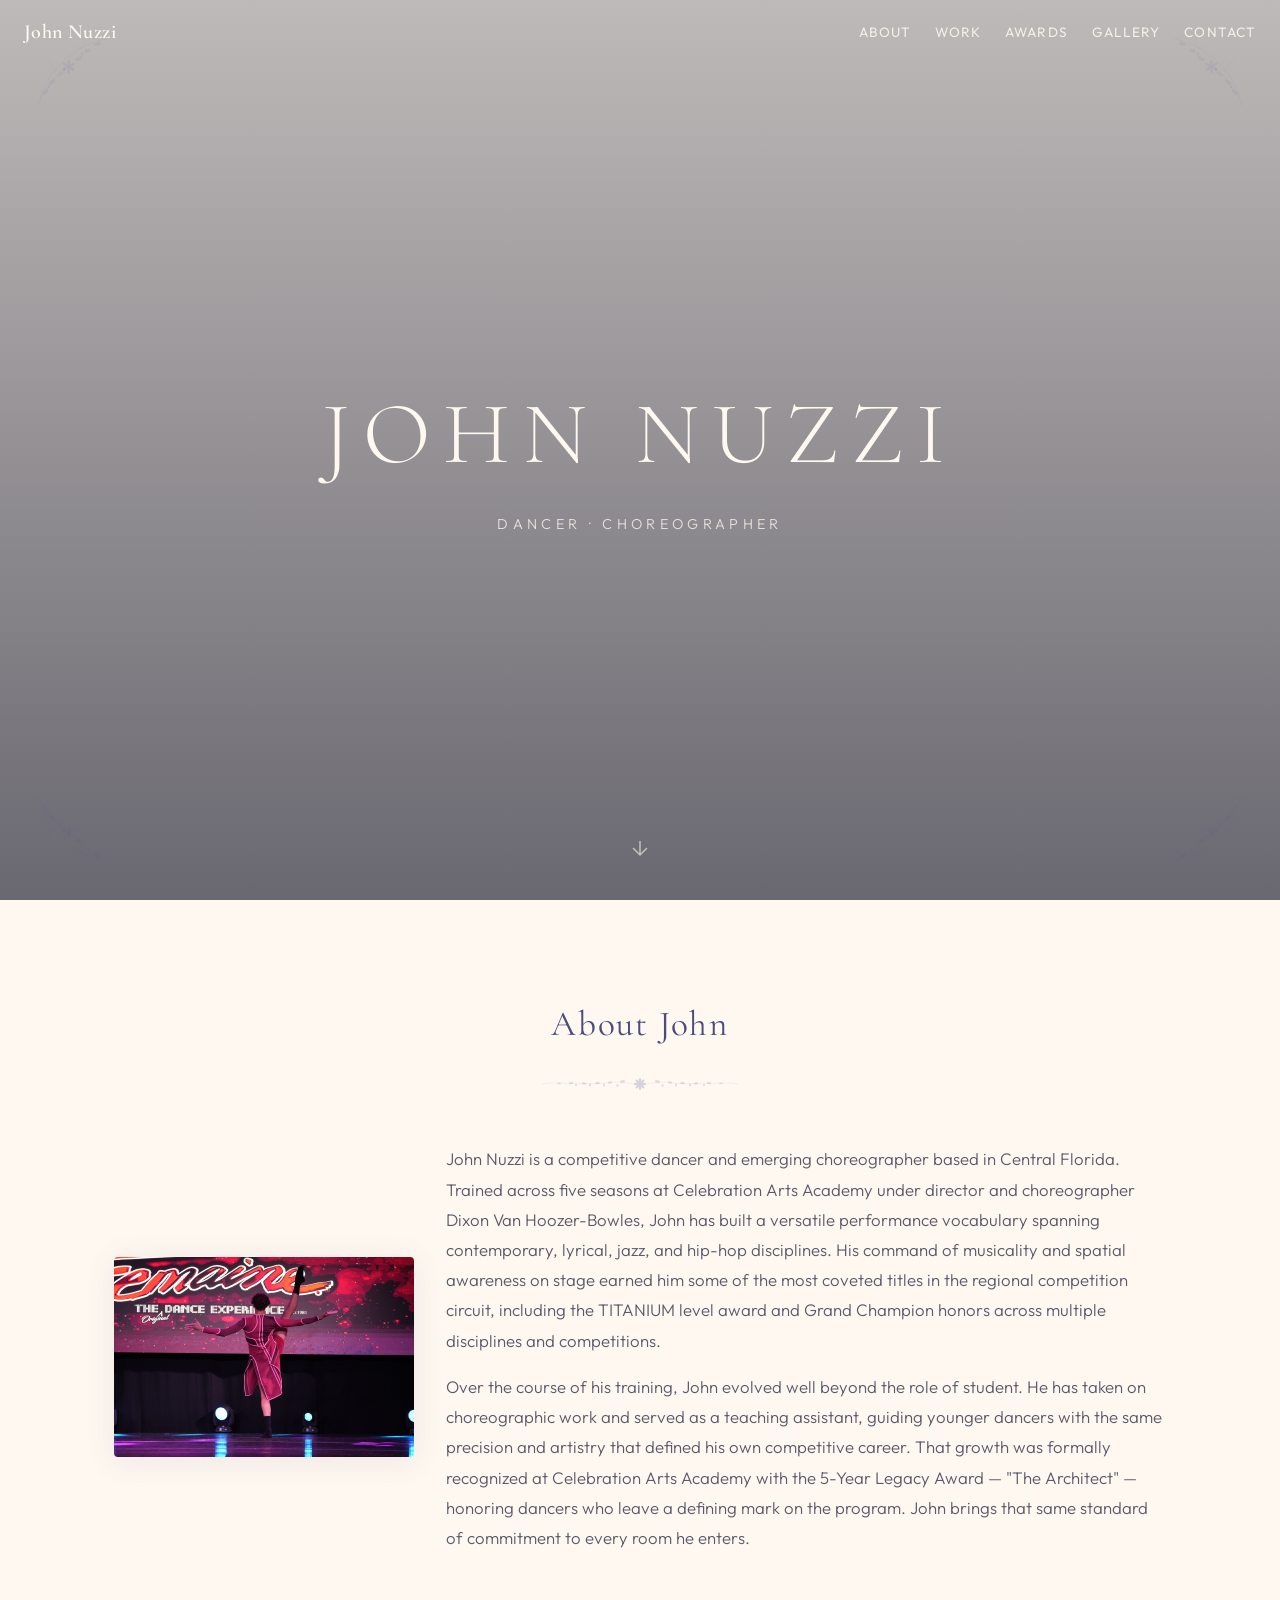
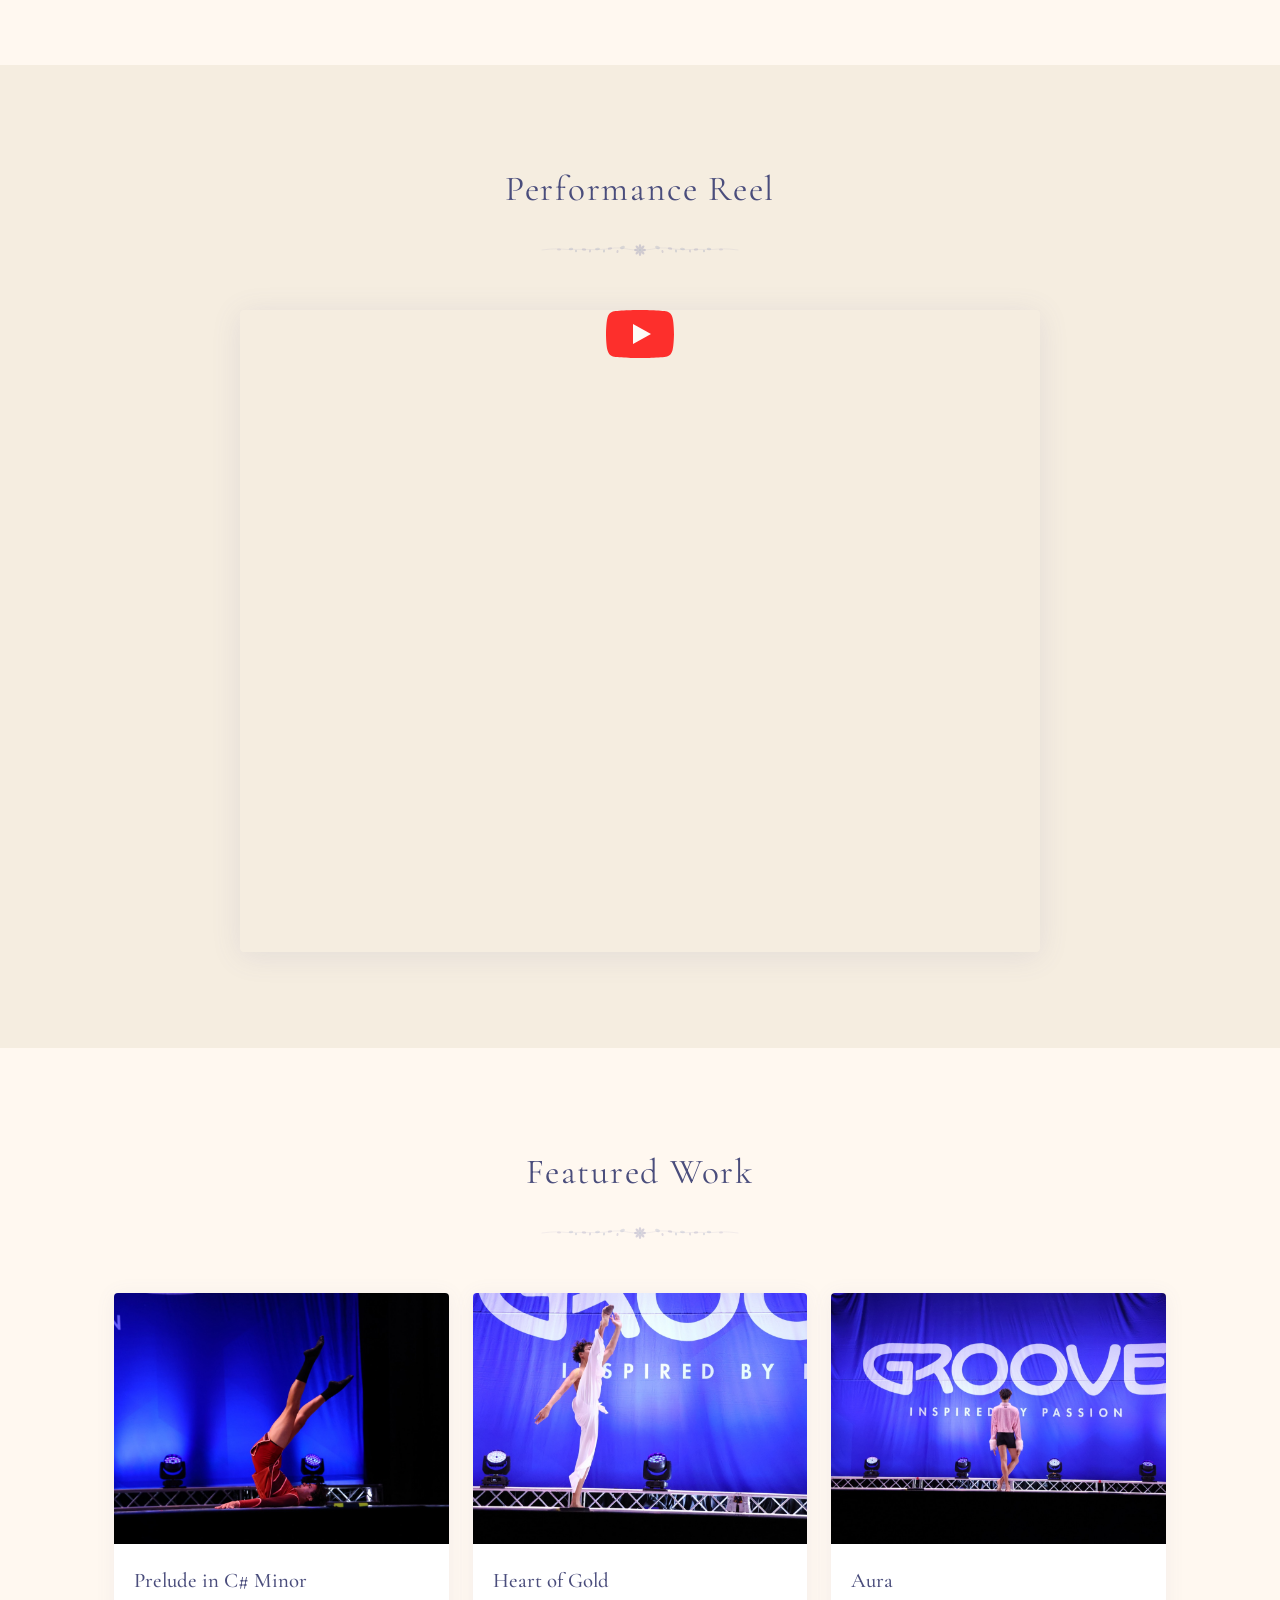
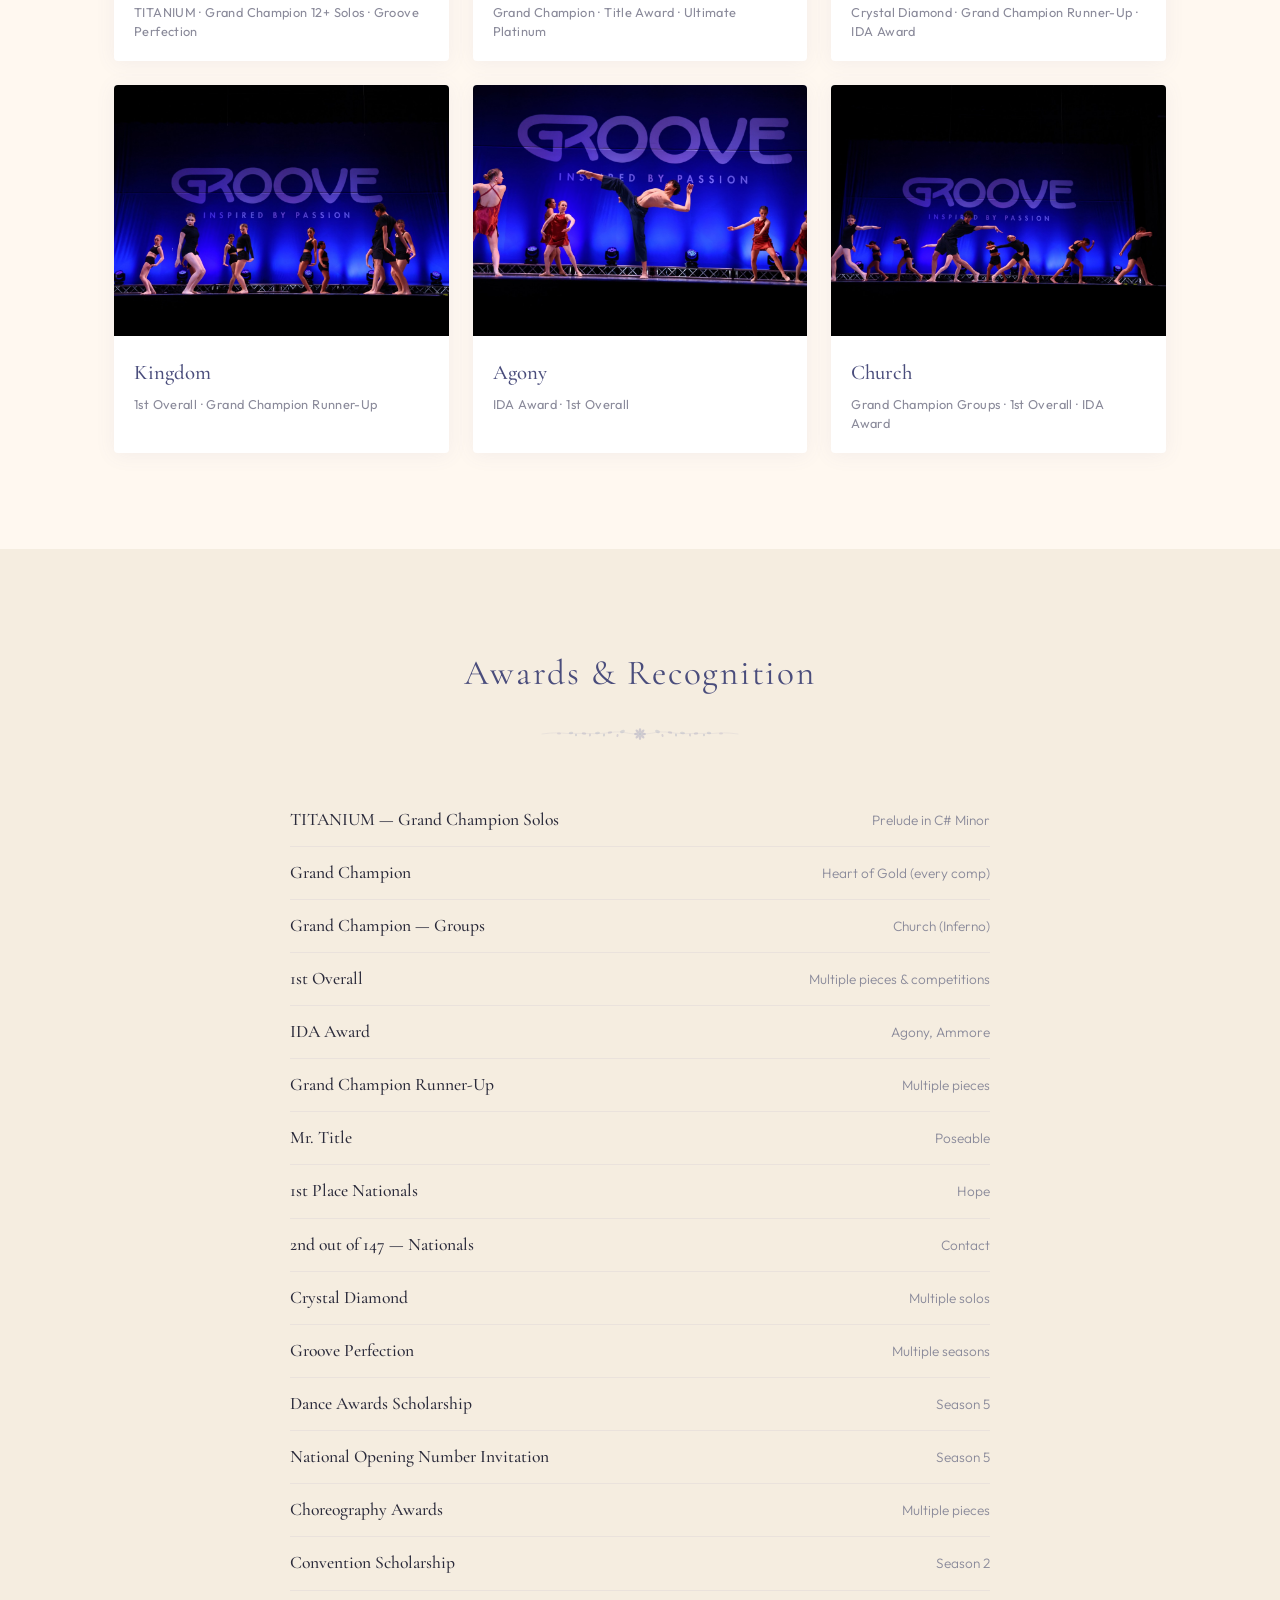
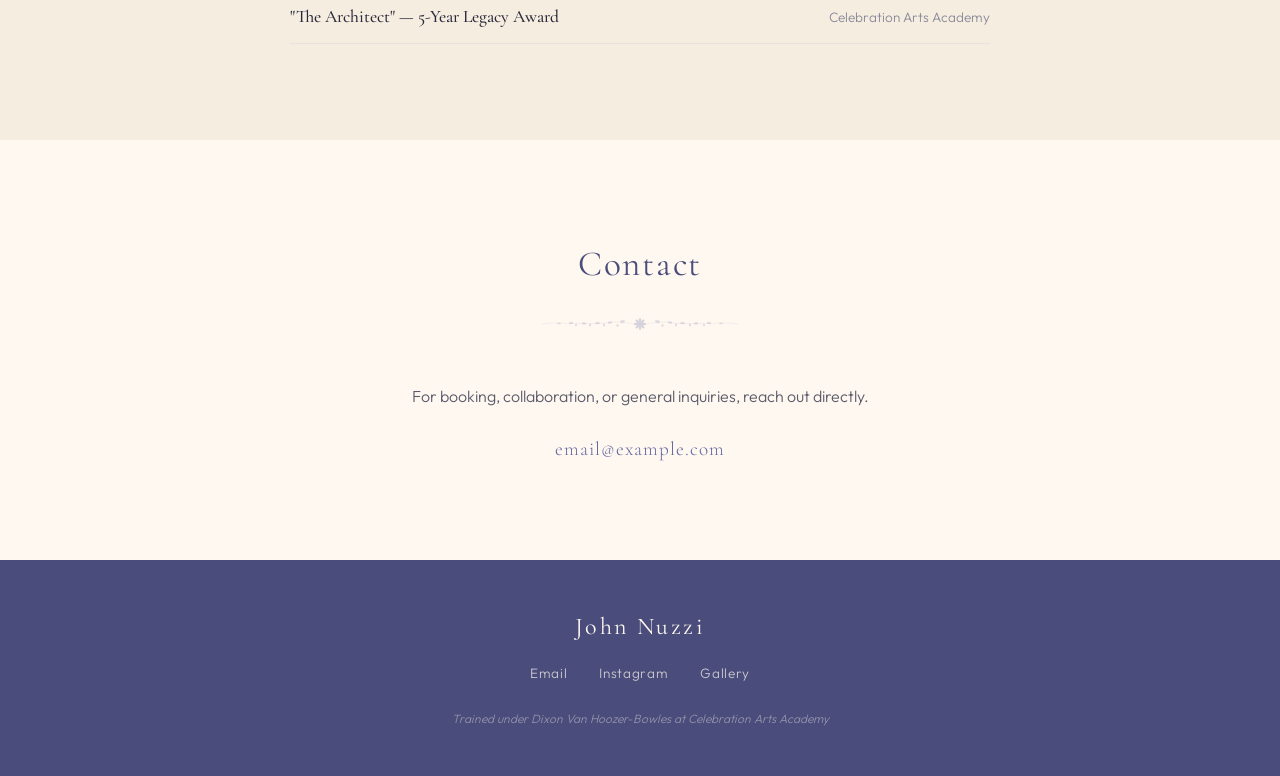
==== index.html @ f1354472 "feat: add complete main page and gallery — hero, bio, reel, featured work, awards, contact Co-Author" ====
<!DOCTYPE html>
<html lang="en">
<head>
  <meta charset="UTF-8">
  <meta name="viewport" content="width=device-width, initial-scale=1.0">
  <title>John Nuzzi — Dancer &amp; Choreographer</title>
  <meta name="description" content="John Nuzzi — competitive dancer, choreographer, and teaching assistant. 5 seasons at Celebration Arts Academy. TITANIUM, Grand Champion, and 5-Year Legacy Award recipient.">

  <link rel="preload" href="images/hero/hero-loop.mp4" as="video" type="video/mp4">

  <link rel="preconnect" href="https://fonts.googleapis.com">
  <link rel="preconnect" href="https://fonts.gstatic.com" crossorigin>
  <link href="https://fonts.googleapis.com/css2?family=Cormorant+Garamond:ital,wght@0,300;0,400;0,500;0,600;1,300;1,400&family=Outfit:wght@300;400;500&display=swap" rel="stylesheet">

  <link rel="stylesheet" href="css/style.css">
</head>
<body>

  <!-- Navigation -->
  <nav class="nav" aria-label="Main navigation">
    <span class="nav-name">John Nuzzi</span>
    <ul class="nav-links">
      <li><a href="#bio">About</a></li>
      <li><a href="#work">Work</a></li>
      <li><a href="#awards">Awards</a></li>
      <li><a href="gallery.html">Gallery</a></li>
      <li><a href="#contact">Contact</a></li>
    </ul>
  </nav>

  <!-- Hero -->
  <section class="hero" aria-label="Hero">
    <video
      class="hero-video"
      src="images/hero/hero-loop.mp4"
      autoplay
      muted
      loop
      playsinline
      aria-hidden="true"
    ></video>

    <div class="hero-overlay" aria-hidden="true"></div>

    <div class="hero-corners" aria-hidden="true">
      <img class="hero-corner hero-corner--tl" src="images/svg/floral-corner.svg" alt="">
      <img class="hero-corner hero-corner--tr" src="images/svg/floral-corner.svg" alt="">
      <img class="hero-corner hero-corner--bl" src="images/svg/floral-corner.svg" alt="">
      <img class="hero-corner hero-corner--br" src="images/svg/floral-corner.svg" alt="">
    </div>

    <div class="hero-content">
      <h1 class="hero-name">John Nuzzi</h1>
      <p class="hero-subtitle">Dancer &middot; Choreographer</p>
    </div>

    <div class="hero-scroll" aria-hidden="true">
      <svg width="24" height="24" viewBox="0 0 24 24" fill="none" stroke="currentColor" stroke-width="1.5">
        <path d="M12 5v14M5 12l7 7 7-7"/>
      </svg>
    </div>
  </section>

  <!-- Bio -->
  <section id="bio" class="section bio reveal">
    <div class="container">
      <h2 class="section-title">About John</h2>
      <img class="section-divider" src="images/svg/floral-divider.svg" alt="">

      <div class="bio-inner">
        <img
          class="bio-photo"
          src="data:image/svg+xml,%3Csvg xmlns='http://www.w3.org/2000/svg' viewBox='0 0 4 3'%3E%3C/svg%3E"
          data-src="images/photos/bio-portrait.jpg"
          alt="John Nuzzi — portrait"
          loading="lazy"
        >
        <div class="bio-text">
          <p>John Nuzzi is a competitive dancer and emerging choreographer based in Central Florida. Trained across five seasons at Celebration Arts Academy under director and choreographer Dixon Van Hoozer-Bowles, John has built a versatile performance vocabulary spanning contemporary, lyrical, jazz, and hip-hop disciplines. His command of musicality and spatial awareness on stage earned him some of the most coveted titles in the regional competition circuit, including the TITANIUM level award and Grand Champion honors across multiple disciplines and competitions.</p>
          <p>Over the course of his training, John evolved well beyond the role of student. He has taken on choreographic work and served as a teaching assistant, guiding younger dancers with the same precision and artistry that defined his own competitive career. That growth was formally recognized at Celebration Arts Academy with the 5-Year Legacy Award — "The Architect" — honoring dancers who leave a defining mark on the program. John brings that same standard of commitment to every room he enters.</p>
        </div>
      </div>
    </div>
  </section>

  <!-- Performance Reel -->
  <section id="reel" class="section reel reveal">
    <div class="container">
      <h2 class="section-title">Performance Reel</h2>
      <img class="section-divider" src="images/svg/floral-divider.svg" alt="">

      <div class="reel-embed">
        <div class="yt-lazy" data-video-id="YOUTUBE_VIDEO_ID" aria-label="Play performance reel"></div>
      </div>
    </div>
  </section>

  <!-- Featured Work -->
  <section id="work" class="section work reveal">
    <div class="container">
      <h2 class="section-title">Featured Work</h2>
      <img class="section-divider" src="images/svg/floral-divider.svg" alt="">

      <div class="work-grid">

        <article class="work-card">
          <img
            class="work-card-img"
            src="data:image/svg+xml,%3Csvg xmlns='http://www.w3.org/2000/svg' viewBox='0 0 4 3'%3E%3C/svg%3E"
            data-src="images/photos/prelude-1.jpg"
            alt="Prelude in C# Minor"
            loading="lazy"
          >
          <div class="work-card-body">
            <h3 class="work-card-title">Prelude in C&#x23; Minor</h3>
            <p class="work-card-awards">TITANIUM &middot; Grand Champion 12+ Solos &middot; Groove Perfection</p>
          </div>
        </article>

        <article class="work-card">
          <img
            class="work-card-img"
            src="data:image/svg+xml,%3Csvg xmlns='http://www.w3.org/2000/svg' viewBox='0 0 4 3'%3E%3C/svg%3E"
            data-src="images/photos/heart-of-gold-1.jpg"
            alt="Heart of Gold"
            loading="lazy"
          >
          <div class="work-card-body">
            <h3 class="work-card-title">Heart of Gold</h3>
            <p class="work-card-awards">Grand Champion &middot; Title Award &middot; Ultimate Platinum</p>
          </div>
        </article>

        <article class="work-card">
          <img
            class="work-card-img"
            src="data:image/svg+xml,%3Csvg xmlns='http://www.w3.org/2000/svg' viewBox='0 0 4 3'%3E%3C/svg%3E"
            data-src="images/photos/aura-1.jpg"
            alt="Aura"
            loading="lazy"
          >
          <div class="work-card-body">
            <h3 class="work-card-title">Aura</h3>
            <p class="work-card-awards">Crystal Diamond &middot; Grand Champion Runner-Up &middot; IDA Award</p>
          </div>
        </article>

        <article class="work-card">
          <img
            class="work-card-img"
            src="data:image/svg+xml,%3Csvg xmlns='http://www.w3.org/2000/svg' viewBox='0 0 4 3'%3E%3C/svg%3E"
            data-src="images/photos/kingdom-1.jpg"
            alt="Kingdom"
            loading="lazy"
          >
          <div class="work-card-body">
            <h3 class="work-card-title">Kingdom</h3>
            <p class="work-card-awards">1st Overall &middot; Grand Champion Runner-Up</p>
          </div>
        </article>

        <article class="work-card">
          <img
            class="work-card-img"
            src="data:image/svg+xml,%3Csvg xmlns='http://www.w3.org/2000/svg' viewBox='0 0 4 3'%3E%3C/svg%3E"
            data-src="images/photos/agony-1.jpg"
            alt="Agony"
            loading="lazy"
          >
          <div class="work-card-body">
            <h3 class="work-card-title">Agony</h3>
            <p class="work-card-awards">IDA Award &middot; 1st Overall</p>
          </div>
        </article>

        <article class="work-card">
          <img
            class="work-card-img"
            src="data:image/svg+xml,%3Csvg xmlns='http://www.w3.org/2000/svg' viewBox='0 0 4 3'%3E%3C/svg%3E"
            data-src="images/photos/kingdom-2.jpg"
            alt="Church"
            loading="lazy"
          >
          <div class="work-card-body">
            <h3 class="work-card-title">Church</h3>
            <p class="work-card-awards">Grand Champion Groups &middot; 1st Overall &middot; IDA Award</p>
          </div>
        </article>

      </div>
    </div>
  </section>

  <!-- Awards -->
  <section id="awards" class="section awards reveal">
    <div class="container">
      <h2 class="section-title">Awards &amp; Recognition</h2>
      <img class="section-divider" src="images/svg/floral-divider.svg" alt="">

      <ul class="awards-list">
        <li>
          <span class="award-name">TITANIUM &mdash; Grand Champion Solos</span>
          <span class="award-piece">Prelude in C# Minor</span>
        </li>
        <li>
          <span class="award-name">Grand Champion</span>
          <span class="award-piece">Heart of Gold (every comp)</span>
        </li>
        <li>
          <span class="award-name">Grand Champion &mdash; Groups</span>
          <span class="award-piece">Church (Inferno)</span>
        </li>
        <li>
          <span class="award-name">1st Overall</span>
          <span class="award-piece">Multiple pieces &amp; competitions</span>
        </li>
        <li>
          <span class="award-name">IDA Award</span>
          <span class="award-piece">Agony, Ammore</span>
        </li>
        <li>
          <span class="award-name">Grand Champion Runner-Up</span>
          <span class="award-piece">Multiple pieces</span>
        </li>
        <li>
          <span class="award-name">Mr. Title</span>
          <span class="award-piece">Poseable</span>
        </li>
        <li>
          <span class="award-name">1st Place Nationals</span>
          <span class="award-piece">Hope</span>
        </li>
        <li>
          <span class="award-name">2nd out of 147 &mdash; Nationals</span>
          <span class="award-piece">Contact</span>
        </li>
        <li>
          <span class="award-name">Crystal Diamond</span>
          <span class="award-piece">Multiple solos</span>
        </li>
        <li>
          <span class="award-name">Groove Perfection</span>
          <span class="award-piece">Multiple seasons</span>
        </li>
        <li>
          <span class="award-name">Dance Awards Scholarship</span>
          <span class="award-piece">Season 5</span>
        </li>
        <li>
          <span class="award-name">National Opening Number Invitation</span>
          <span class="award-piece">Season 5</span>
        </li>
        <li>
          <span class="award-name">Choreography Awards</span>
          <span class="award-piece">Multiple pieces</span>
        </li>
        <li>
          <span class="award-name">Convention Scholarship</span>
          <span class="award-piece">Season 2</span>
        </li>
        <li>
          <span class="award-name">"The Architect" &mdash; 5-Year Legacy Award</span>
          <span class="award-piece">Celebration Arts Academy</span>
        </li>
      </ul>
    </div>
  </section>

  <!-- Contact -->
  <section id="contact" class="section reveal">
    <div class="container" style="text-align:center;">
      <h2 class="section-title">Contact</h2>
      <img class="section-divider" src="images/svg/floral-divider.svg" alt="">
      <p style="color:var(--text-secondary);font-size:1rem;max-width:480px;margin:0 auto;">
        For booking, collaboration, or general inquiries, reach out directly.
      </p>
      <p style="margin-top:1.5rem;">
        <a href="mailto:email@example.com" style="font-family:var(--font-display);font-size:1.2rem;letter-spacing:0.05em;color:var(--periwinkle);">email@example.com</a>
      </p>
    </div>
  </section>

  <!-- Footer -->
  <footer class="footer">
    <p class="footer-name">John Nuzzi</p>
    <nav class="footer-links" aria-label="Footer navigation">
      <a href="mailto:email@example.com">Email</a>
      <a href="https://instagram.com/" target="_blank" rel="noopener noreferrer">Instagram</a>
      <a href="gallery.html">Gallery</a>
    </nav>
    <p class="footer-credit">Trained under Dixon Van Hoozer-Bowles at Celebration Arts Academy</p>
  </footer>

  <script src="js/main.js"></script>
</body>
</html>
---- css/style.css ----
/* ═══════════════════════════════════════════════════════
   John Nuzzi — Dancer Portfolio
   Palette: deep periwinkle, blue, cream
   Aesthetic: elegant, floral, pretty
   ═══════════════════════════════════════════════════════ */

/* ── Reset & Base ─────────────────────────────────────── */
*, *::before, *::after { margin: 0; padding: 0; box-sizing: border-box; }

:root {
  --periwinkle: #6366A0;
  --periwinkle-light: #8B8EC4;
  --periwinkle-dark: #4A4D7C;
  --blue: #3B5998;
  --blue-light: #5B79B8;
  --cream: #FFF8F0;
  --cream-dark: #F5EDE0;
  --text-primary: #2A2A3A;
  --text-secondary: #5A5A6A;
  --text-light: #8A8A9A;

  --font-display: 'Cormorant Garamond', 'Georgia', serif;
  --font-body: 'Outfit', 'Helvetica Neue', sans-serif;

  --section-padding: 4rem 1.5rem;
  --max-width: 1100px;
  --transition: 0.3s ease;
}

html { scroll-behavior: smooth; }

body {
  font-family: var(--font-body);
  font-weight: 300;
  color: var(--text-primary);
  background: var(--cream);
  line-height: 1.6;
  -webkit-font-smoothing: antialiased;
}

img { max-width: 100%; height: auto; display: block; }
a { color: var(--periwinkle); text-decoration: none; transition: color var(--transition); }
a:hover { color: var(--periwinkle-dark); }

.container { max-width: var(--max-width); margin: 0 auto; padding: 0 1.5rem; }

/* ── Navigation ───────────────────────────────────────── */
.nav {
  position: fixed;
  top: 0;
  left: 0;
  right: 0;
  z-index: 100;
  padding: 1rem 1.5rem;
  display: flex;
  justify-content: space-between;
  align-items: center;
  transition: background var(--transition), box-shadow var(--transition);
}

.nav.scrolled {
  background: rgba(255, 248, 240, 0.95);
  backdrop-filter: blur(10px);
  box-shadow: 0 1px 20px rgba(99, 102, 160, 0.08);
}

.nav-name {
  font-family: var(--font-display);
  font-size: 1.25rem;
  font-weight: 600;
  color: var(--cream);
  letter-spacing: 0.02em;
  transition: color var(--transition);
}

.nav.scrolled .nav-name { color: var(--periwinkle-dark); }

.nav-links {
  display: flex;
  gap: 1.5rem;
  list-style: none;
}

.nav-links a {
  font-size: 0.85rem;
  font-weight: 400;
  letter-spacing: 0.08em;
  text-transform: uppercase;
  color: rgba(255, 248, 240, 0.85);
  transition: color var(--transition);
}

.nav.scrolled .nav-links a { color: var(--text-secondary); }
.nav-links a:hover { color: var(--periwinkle); }

/* ── Hero ─────────────────────────────────────────────── */
.hero {
  position: relative;
  height: 100vh;
  min-height: 600px;
  display: flex;
  align-items: center;
  justify-content: center;
  overflow: hidden;
}

.hero-video {
  position: absolute;
  inset: 0;
  width: 100%;
  height: 100%;
  object-fit: cover;
}

.hero-overlay {
  position: absolute;
  inset: 0;
  background: linear-gradient(
    to bottom,
    rgba(42, 42, 58, 0.3) 0%,
    rgba(42, 42, 58, 0.5) 50%,
    rgba(42, 42, 58, 0.7) 100%
  );
}

.hero-content {
  position: relative;
  z-index: 2;
  text-align: center;
  color: var(--cream);
}

.hero-name {
  font-family: var(--font-display);
  font-size: 3.5rem;
  font-weight: 300;
  letter-spacing: 0.15em;
  text-transform: uppercase;
  margin-bottom: 0.5rem;
}

.hero-subtitle {
  font-family: var(--font-body);
  font-size: 0.9rem;
  font-weight: 300;
  letter-spacing: 0.3em;
  text-transform: uppercase;
  opacity: 0.8;
}

.hero-corners {
  position: absolute;
  inset: 2rem;
  z-index: 2;
  pointer-events: none;
}

.hero-corner {
  position: absolute;
  width: 80px;
  height: 80px;
  opacity: 0.4;
}

.hero-corner--tl { top: 0; left: 0; }
.hero-corner--tr { top: 0; right: 0; transform: scaleX(-1); }
.hero-corner--bl { bottom: 0; left: 0; transform: scaleY(-1); }
.hero-corner--br { bottom: 0; right: 0; transform: scale(-1); }

.hero-scroll {
  position: absolute;
  bottom: 2rem;
  left: 50%;
  transform: translateX(-50%);
  z-index: 2;
  color: var(--cream);
  opacity: 0.6;
  animation: scrollBounce 2s ease-in-out infinite;
}

@keyframes scrollBounce {
  0%, 100% { transform: translateX(-50%) translateY(0); }
  50% { transform: translateX(-50%) translateY(8px); }
}

/* ── Section Shared ───────────────────────────────────── */
.section {
  padding: var(--section-padding);
}

.section-title {
  font-family: var(--font-display);
  font-size: 2.2rem;
  font-weight: 400;
  color: var(--periwinkle-dark);
  text-align: center;
  margin-bottom: 0.75rem;
  letter-spacing: 0.05em;
}

.section-divider {
  display: block;
  width: 200px;
  height: 40px;
  margin: 0 auto 2.5rem;
}

/* ── Bio ──────────────────────────────────────────────── */
.bio {
  background: var(--cream);
}

.bio-inner {
  display: grid;
  grid-template-columns: 1fr;
  gap: 2rem;
  align-items: center;
}

.bio-photo {
  width: 100%;
  max-width: 350px;
  margin: 0 auto;
  border-radius: 4px;
  box-shadow: 0 4px 30px rgba(99, 102, 160, 0.12);
}

.bio-text p {
  font-size: 1.05rem;
  line-height: 1.8;
  color: var(--text-secondary);
  margin-bottom: 1rem;
}

/* ── Reel ─────────────────────────────────────────────── */
.reel {
  background: var(--cream-dark);
}

.reel-embed {
  position: relative;
  width: 100%;
  max-width: 800px;
  margin: 0 auto;
  padding-bottom: 56.25%;
  border-radius: 4px;
  overflow: hidden;
  box-shadow: 0 4px 30px rgba(99, 102, 160, 0.12);
}

.reel-embed iframe {
  position: absolute;
  top: 0;
  left: 0;
  width: 100%;
  height: 100%;
  border: none;
}

/* ── Featured Work ────────────────────────────────────── */
.work {
  background: var(--cream);
}

.work-grid {
  display: grid;
  grid-template-columns: 1fr;
  gap: 1.5rem;
}

.work-card {
  background: #fff;
  border-radius: 4px;
  overflow: hidden;
  box-shadow: 0 2px 20px rgba(99, 102, 160, 0.08);
  transition: transform var(--transition), box-shadow var(--transition);
}

.work-card:hover {
  transform: translateY(-4px);
  box-shadow: 0 8px 40px rgba(99, 102, 160, 0.15);
}

.work-card-img {
  width: 100%;
  aspect-ratio: 4/3;
  object-fit: cover;
}

.work-card-body {
  padding: 1.25rem;
}

.work-card-title {
  font-family: var(--font-display);
  font-size: 1.3rem;
  font-weight: 500;
  color: var(--periwinkle-dark);
  margin-bottom: 0.35rem;
}

.work-card-awards {
  font-size: 0.8rem;
  font-weight: 400;
  color: var(--text-light);
  letter-spacing: 0.03em;
  line-height: 1.5;
}

/* ── Awards ───────────────────────────────────────────── */
.awards {
  background: var(--cream-dark);
}

.awards-list {
  max-width: 700px;
  margin: 0 auto;
  list-style: none;
}

.awards-list li {
  padding: 0.75rem 0;
  border-bottom: 1px solid rgba(99, 102, 160, 0.08);
  display: flex;
  justify-content: space-between;
  align-items: baseline;
  gap: 1rem;
}

.award-name {
  font-family: var(--font-display);
  font-size: 1.1rem;
  font-weight: 500;
  color: var(--text-primary);
}

.award-piece {
  font-size: 0.85rem;
  color: var(--text-light);
  text-align: right;
  flex-shrink: 0;
}

/* ── Footer ───────────────────────────────────────────── */
.footer {
  background: var(--periwinkle-dark);
  color: var(--cream);
  padding: 3rem 1.5rem;
  text-align: center;
}

.footer-name {
  font-family: var(--font-display);
  font-size: 1.5rem;
  font-weight: 400;
  letter-spacing: 0.1em;
  margin-bottom: 1rem;
}

.footer-links {
  display: flex;
  justify-content: center;
  gap: 2rem;
  margin-bottom: 1.5rem;
}

.footer-links a {
  color: rgba(255, 248, 240, 0.7);
  font-size: 0.85rem;
  letter-spacing: 0.05em;
}

.footer-links a:hover { color: var(--cream); }

.footer-credit {
  font-size: 0.75rem;
  color: rgba(255, 248, 240, 0.4);
  font-style: italic;
}

/* ── Scroll Reveal ────────────────────────────────────── */
.reveal {
  opacity: 0;
  transform: translateY(20px);
  transition: opacity 0.6s ease, transform 0.6s ease;
}

.reveal.visible {
  opacity: 1;
  transform: translateY(0);
}

/* ── YouTube Lazy Load ────────────────────────────────── */
.yt-lazy {
  cursor: pointer;
}

.yt-lazy-thumb {
  width: 100%;
  height: 100%;
  background-size: cover;
  background-position: center;
  display: flex;
  align-items: center;
  justify-content: center;
}

.yt-lazy-play {
  background: none;
  border: none;
  cursor: pointer;
  opacity: 0.8;
  transition: opacity var(--transition), transform var(--transition);
}

.yt-lazy-play:hover {
  opacity: 1;
  transform: scale(1.1);
}

/* ── Responsive ───────────────────────────────────────── */
@media (min-width: 640px) {
  .work-grid { grid-template-columns: repeat(2, 1fr); }
}

@media (min-width: 768px) {
  .bio-inner { grid-template-columns: 300px 1fr; }
  .hero-name { font-size: 4.5rem; }
  :root { --section-padding: 5rem 2rem; }
}

@media (min-width: 1024px) {
  .work-grid { grid-template-columns: repeat(3, 1fr); }
  .hero-name { font-size: 5.5rem; }
  :root { --section-padding: 6rem 2rem; }
}
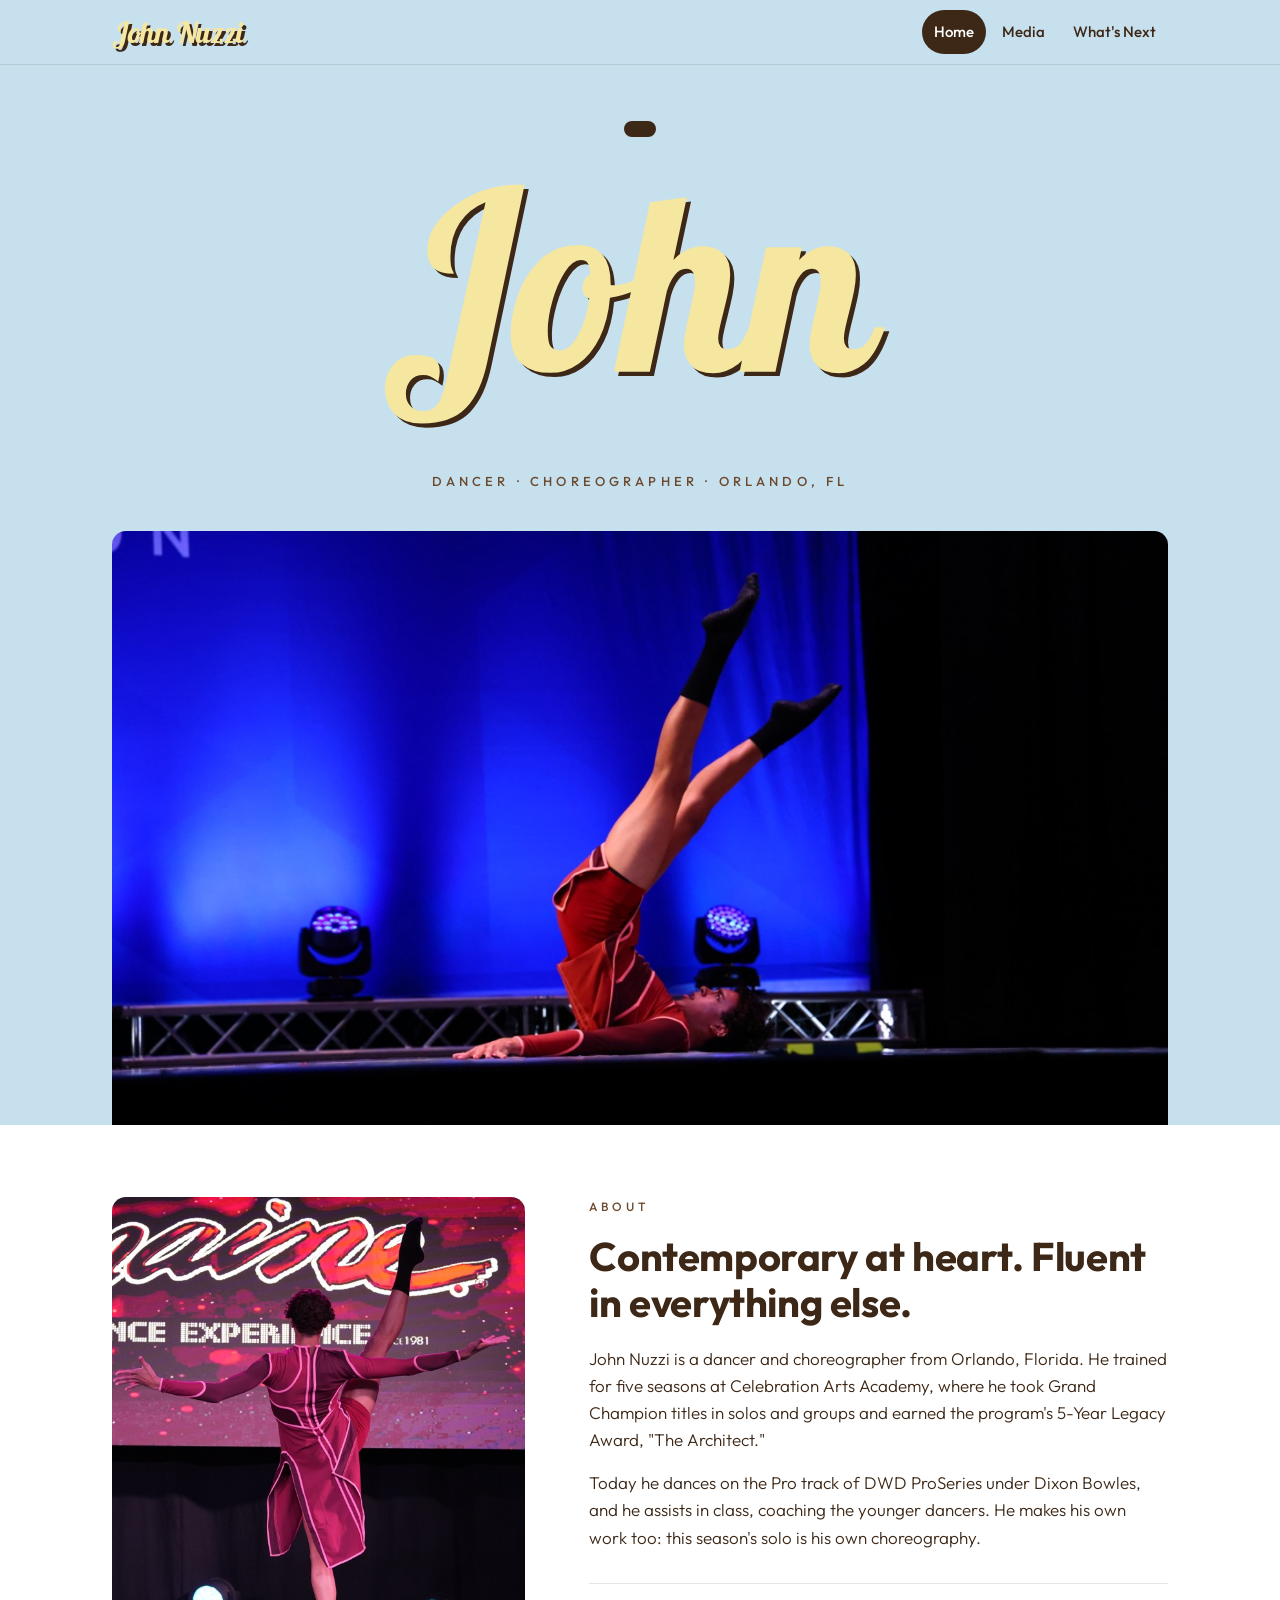
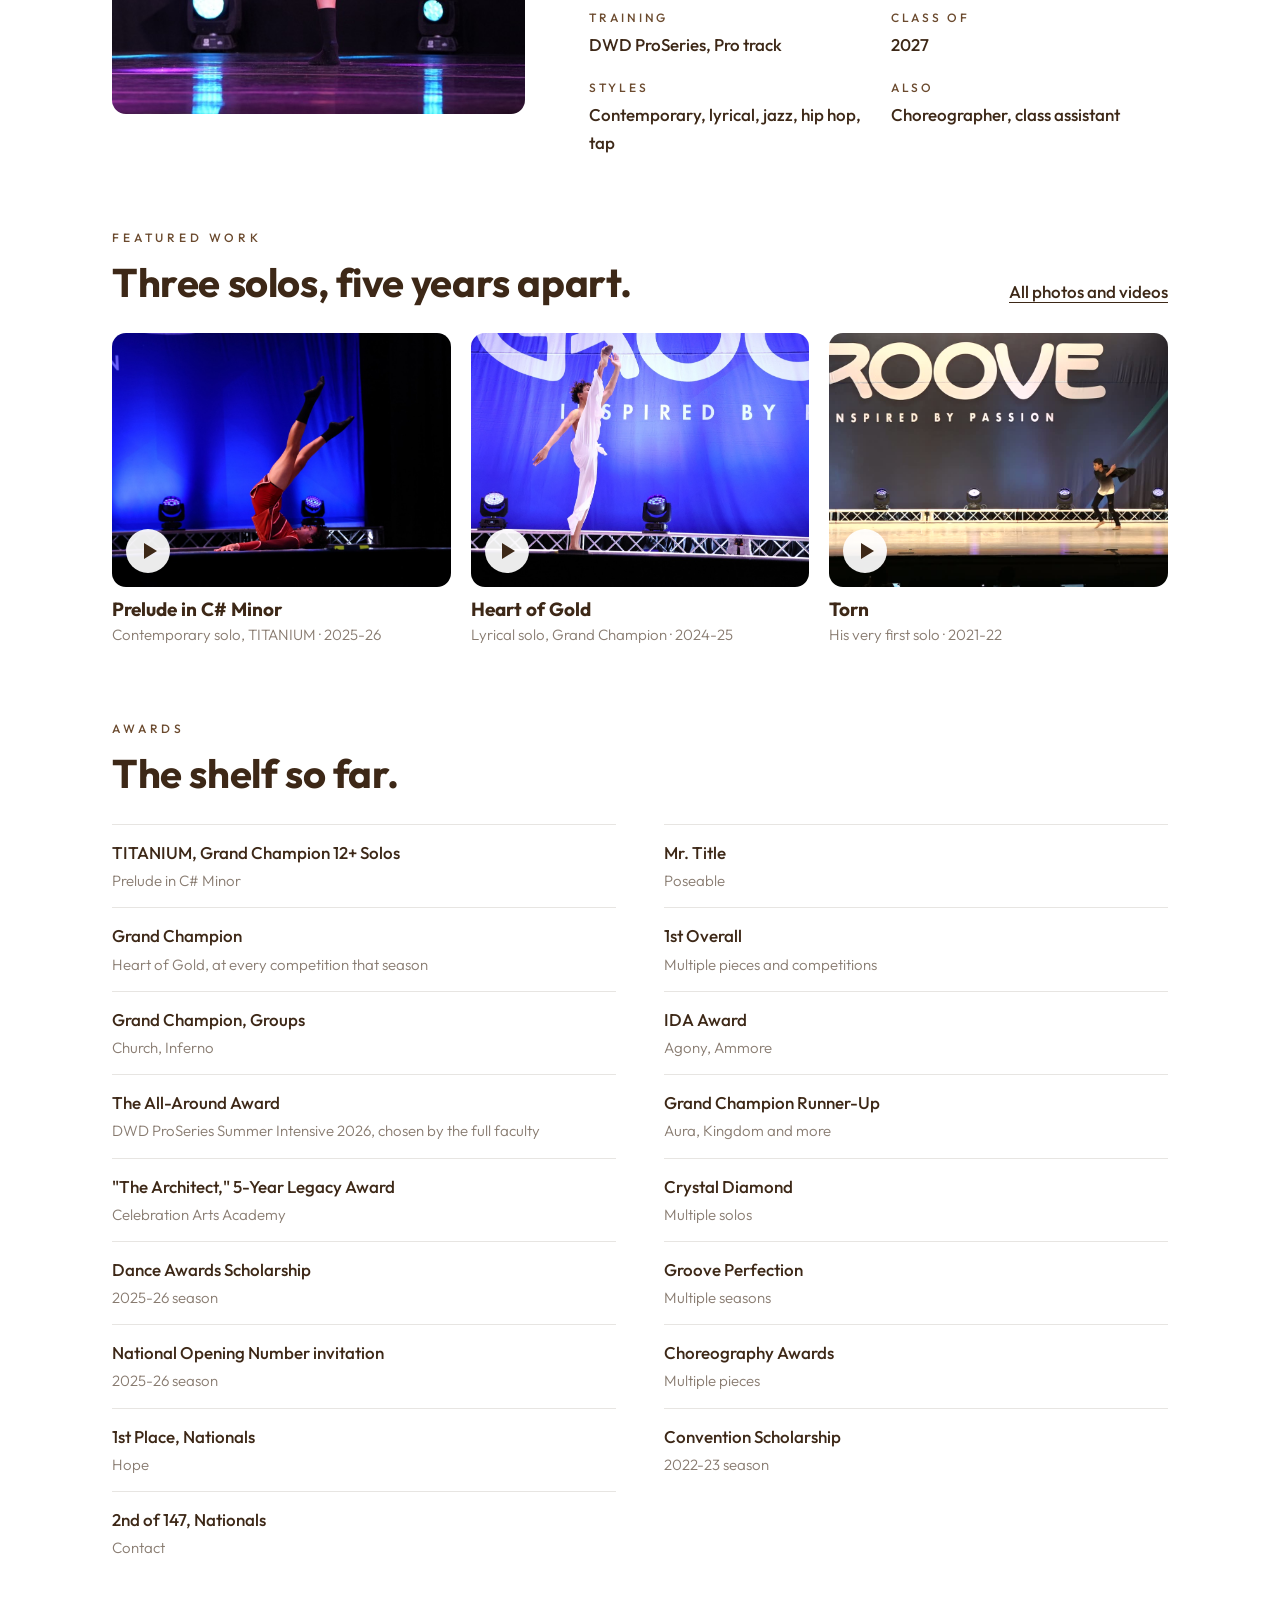
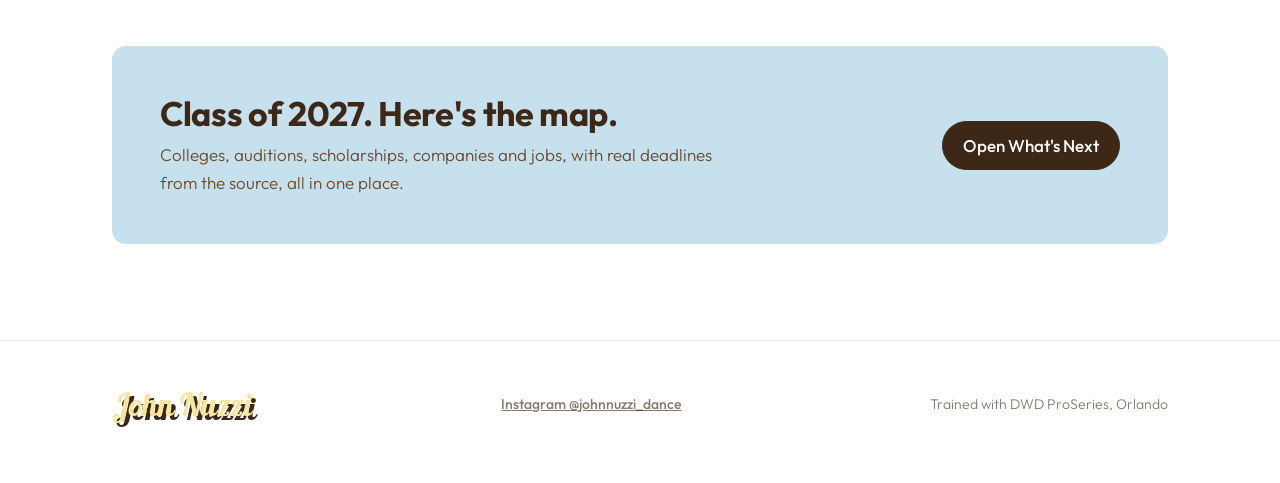
==== commit 0bd199c0: "Rebuild for John's 17th: new brand, Media page, What's Next hub - Home rebuilt in John's locked bran" ====
--- a/index.html
+++ b/index.html
@@ -1,296 +1,150 @@
-<!DOCTYPE html>
+<!doctype html>
 <html lang="en">
 <head>
-  <meta charset="UTF-8">
-  <meta name="viewport" content="width=device-width, initial-scale=1.0">
-  <title>John Nuzzi — Dancer &amp; Choreographer</title>
-  <meta name="description" content="John Nuzzi — competitive dancer, choreographer, and teaching assistant. 5 seasons at Celebration Arts Academy. TITANIUM, Grand Champion, and 5-Year Legacy Award recipient.">
-
-  <link rel="preload" href="images/hero/hero-loop.mp4" as="video" type="video/mp4">
-
-  <link rel="preconnect" href="https://fonts.googleapis.com">
-  <link rel="preconnect" href="https://fonts.gstatic.com" crossorigin>
-  <link href="https://fonts.googleapis.com/css2?family=Cormorant+Garamond:ital,wght@0,300;0,400;0,500;0,600;1,300;1,400&family=Outfit:wght@300;400;500&display=swap" rel="stylesheet">
-
-  <link rel="stylesheet" href="css/style.css">
+<meta charset="utf-8">
+<meta name="viewport" content="width=device-width, initial-scale=1">
+<title>John Nuzzi</title>
+<meta name="description" content="John Nuzzi, contemporary dancer and choreographer from Orlando, Florida. Class of 2027.">
+<meta property="og:title" content="John Nuzzi">
+<meta property="og:description" content="Contemporary dancer and choreographer. Orlando, Florida. Class of 2027.">
+<meta property="og:image" content="brand/og-image-1200x630.png">
+<meta name="theme-color" content="#C7E0EE">
+<link rel="icon" href="brand/favicon-32.png" sizes="32x32">
+<link rel="apple-touch-icon" href="brand/apple-touch-icon-180.png">
+<link rel="stylesheet" href="css/site.css">
 </head>
 <body>
 
-  <!-- Navigation -->
-  <nav class="nav" aria-label="Main navigation">
-    <span class="nav-name">John Nuzzi</span>
-    <ul class="nav-links">
-      <li><a href="#bio">About</a></li>
-      <li><a href="#work">Work</a></li>
-      <li><a href="#awards">Awards</a></li>
-      <li><a href="gallery.html">Gallery</a></li>
-      <li><a href="#contact">Contact</a></li>
-    </ul>
-  </nav>
+<header class="site-header">
+  <div class="wrap">
+    <a class="wordmark" href="./">John Nuzzi</a>
+    <nav class="nav" aria-label="Main">
+      <a href="./" aria-current="page">Home</a>
+      <a href="media.html">Media</a>
+      <a href="next.html">What's Next</a>
+    </nav>
+  </div>
+</header>
 
-  <!-- Hero -->
-  <section class="hero" aria-label="Hero">
-    <video
-      class="hero-video"
-      src="images/hero/hero-loop.mp4"
-      autoplay
-      muted
-      loop
-      playsinline
-      aria-hidden="true"
-    ></video>
-
-    <div class="hero-overlay" aria-hidden="true"></div>
-
-    <div class="hero-corners" aria-hidden="true">
-      <img class="hero-corner hero-corner--tl" src="images/svg/floral-corner.svg" alt="">
-      <img class="hero-corner hero-corner--tr" src="images/svg/floral-corner.svg" alt="">
-      <img class="hero-corner hero-corner--bl" src="images/svg/floral-corner.svg" alt="">
-      <img class="hero-corner hero-corner--br" src="images/svg/floral-corner.svg" alt="">
+<main>
+  <section class="hero">
+    <div class="hero-top">
+      <p class="bday" id="bday" hidden></p>
+      <img class="wordmark-svg" src="brand/john-static.svg" alt="John">
+      <p class="hero-line">Dancer &middot; Choreographer &middot; Orlando, FL</p>
     </div>
-
-    <div class="hero-content">
-      <h1 class="hero-name">John Nuzzi</h1>
-      <p class="hero-subtitle">Dancer &middot; Choreographer</p>
-    </div>
-
-    <div class="hero-scroll" aria-hidden="true">
-      <svg width="24" height="24" viewBox="0 0 24 24" fill="none" stroke="currentColor" stroke-width="1.5">
-        <path d="M12 5v14M5 12l7 7 7-7"/>
-      </svg>
+    <div class="hero-film">
+      <video src="images/hero/hero-loop.mp4" poster="images/photos/prelude-1.jpg" autoplay muted loop playsinline aria-label="John dancing Prelude in C# Minor"></video>
     </div>
   </section>
 
-  <!-- Bio -->
-  <section id="bio" class="section bio reveal">
-    <div class="container">
-      <h2 class="section-title">About John</h2>
-      <img class="section-divider" src="images/svg/floral-divider.svg" alt="">
-
-      <div class="bio-inner">
-        <img
-          class="bio-photo"
-          src="data:image/svg+xml,%3Csvg xmlns='http://www.w3.org/2000/svg' viewBox='0 0 4 3'%3E%3C/svg%3E"
-          data-src="images/photos/bio-portrait.jpg"
-          alt="John Nuzzi — portrait"
-          loading="lazy"
-        >
-        <div class="bio-text">
-          <p>John Nuzzi is a competitive dancer and emerging choreographer based in Central Florida. Trained across five seasons at Celebration Arts Academy under director and choreographer Dixon Van Hoozer-Bowles, John has built a versatile performance vocabulary spanning contemporary, lyrical, jazz, and hip-hop disciplines. His command of musicality and spatial awareness on stage earned him some of the most coveted titles in the regional competition circuit, including the TITANIUM level award and Grand Champion honors across multiple disciplines and competitions.</p>
-          <p>Over the course of his training, John evolved well beyond the role of student. He has taken on choreographic work and served as a teaching assistant, guiding younger dancers with the same precision and artistry that defined his own competitive career. That growth was formally recognized at Celebration Arts Academy with the 5-Year Legacy Award — "The Architect" — honoring dancers who leave a defining mark on the program. John brings that same standard of commitment to every room he enters.</p>
-        </div>
+  <section class="section" id="about">
+    <div class="wrap about">
+      <img src="images/photos/bio-portrait.jpg" alt="John Nuzzi" loading="lazy">
+      <div>
+        <p class="eyebrow">About</p>
+        <h2>Contemporary at heart. Fluent in everything else.</h2>
+        <p style="margin-top:20px">John Nuzzi is a dancer and choreographer from Orlando, Florida. He trained for five seasons at Celebration Arts Academy, where he took Grand Champion titles in solos and groups and earned the program's 5-Year Legacy Award, "The Architect."</p>
+        <p>Today he dances on the Pro track of DWD ProSeries under Dixon Bowles, and he assists in class, coaching the younger dancers. He makes his own work too: this season's solo is his own choreography.</p>
+        <dl class="facts">
+          <div><dt>Training</dt><dd>DWD ProSeries, Pro track</dd></div>
+          <div><dt>Class of</dt><dd>2027</dd></div>
+          <div><dt>Styles</dt><dd>Contemporary, lyrical, jazz, hip hop, tap</dd></div>
+          <div><dt>Also</dt><dd>Choreographer, class assistant</dd></div>
+        </dl>
       </div>
     </div>
   </section>
 
-  <!-- Performance Reel -->
-  <section id="reel" class="section reel reveal">
-    <div class="container">
-      <h2 class="section-title">Performance Reel</h2>
-      <img class="section-divider" src="images/svg/floral-divider.svg" alt="">
-
-      <div class="reel-embed">
-        <div class="yt-lazy" data-video-id="YOUTUBE_VIDEO_ID" aria-label="Play performance reel"></div>
+  <section class="section" id="work">
+    <div class="wrap">
+      <div class="section-head">
+        <div>
+          <p class="eyebrow">Featured work</p>
+          <h2>Three solos, five years apart.</h2>
+        </div>
+        <a class="link" href="media.html">All photos and videos</a>
       </div>
+      <div class="work" id="featured"></div>
     </div>
   </section>
 
-  <!-- Featured Work -->
-  <section id="work" class="section work reveal">
-    <div class="container">
-      <h2 class="section-title">Featured Work</h2>
-      <img class="section-divider" src="images/svg/floral-divider.svg" alt="">
-
-      <div class="work-grid">
-
-        <article class="work-card">
-          <img
-            class="work-card-img"
-            src="data:image/svg+xml,%3Csvg xmlns='http://www.w3.org/2000/svg' viewBox='0 0 4 3'%3E%3C/svg%3E"
-            data-src="images/photos/prelude-1.jpg"
-            alt="Prelude in C# Minor"
-            loading="lazy"
-          >
-          <div class="work-card-body">
-            <h3 class="work-card-title">Prelude in C&#x23; Minor</h3>
-            <p class="work-card-awards">TITANIUM &middot; Grand Champion 12+ Solos &middot; Groove Perfection</p>
-          </div>
-        </article>
-
-        <article class="work-card">
-          <img
-            class="work-card-img"
-            src="data:image/svg+xml,%3Csvg xmlns='http://www.w3.org/2000/svg' viewBox='0 0 4 3'%3E%3C/svg%3E"
-            data-src="images/photos/heart-of-gold-1.jpg"
-            alt="Heart of Gold"
-            loading="lazy"
-          >
-          <div class="work-card-body">
-            <h3 class="work-card-title">Heart of Gold</h3>
-            <p class="work-card-awards">Grand Champion &middot; Title Award &middot; Ultimate Platinum</p>
-          </div>
-        </article>
-
-        <article class="work-card">
-          <img
-            class="work-card-img"
-            src="data:image/svg+xml,%3Csvg xmlns='http://www.w3.org/2000/svg' viewBox='0 0 4 3'%3E%3C/svg%3E"
-            data-src="images/photos/aura-1.jpg"
-            alt="Aura"
-            loading="lazy"
-          >
-          <div class="work-card-body">
-            <h3 class="work-card-title">Aura</h3>
-            <p class="work-card-awards">Crystal Diamond &middot; Grand Champion Runner-Up &middot; IDA Award</p>
-          </div>
-        </article>
-
-        <article class="work-card">
-          <img
-            class="work-card-img"
-            src="data:image/svg+xml,%3Csvg xmlns='http://www.w3.org/2000/svg' viewBox='0 0 4 3'%3E%3C/svg%3E"
-            data-src="images/photos/kingdom-1.jpg"
-            alt="Kingdom"
-            loading="lazy"
-          >
-          <div class="work-card-body">
-            <h3 class="work-card-title">Kingdom</h3>
-            <p class="work-card-awards">1st Overall &middot; Grand Champion Runner-Up</p>
-          </div>
-        </article>
-
-        <article class="work-card">
-          <img
-            class="work-card-img"
-            src="data:image/svg+xml,%3Csvg xmlns='http://www.w3.org/2000/svg' viewBox='0 0 4 3'%3E%3C/svg%3E"
-            data-src="images/photos/agony-1.jpg"
-            alt="Agony"
-            loading="lazy"
-          >
-          <div class="work-card-body">
-            <h3 class="work-card-title">Agony</h3>
-            <p class="work-card-awards">IDA Award &middot; 1st Overall</p>
-          </div>
-        </article>
-
-        <article class="work-card">
-          <img
-            class="work-card-img"
-            src="data:image/svg+xml,%3Csvg xmlns='http://www.w3.org/2000/svg' viewBox='0 0 4 3'%3E%3C/svg%3E"
-            data-src="images/photos/kingdom-2.jpg"
-            alt="Church"
-            loading="lazy"
-          >
-          <div class="work-card-body">
-            <h3 class="work-card-title">Church</h3>
-            <p class="work-card-awards">Grand Champion Groups &middot; 1st Overall &middot; IDA Award</p>
-          </div>
-        </article>
-
-      </div>
-    </div>
-  </section>
-
-  <!-- Awards -->
-  <section id="awards" class="section awards reveal">
-    <div class="container">
-      <h2 class="section-title">Awards &amp; Recognition</h2>
-      <img class="section-divider" src="images/svg/floral-divider.svg" alt="">
-
-      <ul class="awards-list">
-        <li>
-          <span class="award-name">TITANIUM &mdash; Grand Champion Solos</span>
-          <span class="award-piece">Prelude in C# Minor</span>
-        </li>
-        <li>
-          <span class="award-name">Grand Champion</span>
-          <span class="award-piece">Heart of Gold (every comp)</span>
-        </li>
-        <li>
-          <span class="award-name">Grand Champion &mdash; Groups</span>
-          <span class="award-piece">Church (Inferno)</span>
-        </li>
-        <li>
-          <span class="award-name">1st Overall</span>
-          <span class="award-piece">Multiple pieces &amp; competitions</span>
-        </li>
-        <li>
-          <span class="award-name">IDA Award</span>
-          <span class="award-piece">Agony, Ammore</span>
-        </li>
-        <li>
-          <span class="award-name">Grand Champion Runner-Up</span>
-          <span class="award-piece">Multiple pieces</span>
-        </li>
-        <li>
-          <span class="award-name">Mr. Title</span>
-          <span class="award-piece">Poseable</span>
-        </li>
-        <li>
-          <span class="award-name">1st Place Nationals</span>
-          <span class="award-piece">Hope</span>
-        </li>
-        <li>
-          <span class="award-name">2nd out of 147 &mdash; Nationals</span>
-          <span class="award-piece">Contact</span>
-        </li>
-        <li>
-          <span class="award-name">Crystal Diamond</span>
-          <span class="award-piece">Multiple solos</span>
-        </li>
-        <li>
-          <span class="award-name">Groove Perfection</span>
-          <span class="award-piece">Multiple seasons</span>
-        </li>
-        <li>
-          <span class="award-name">Dance Awards Scholarship</span>
-          <span class="award-piece">Season 5</span>
-        </li>
-        <li>
-          <span class="award-name">National Opening Number Invitation</span>
-          <span class="award-piece">Season 5</span>
-        </li>
-        <li>
-          <span class="award-name">Choreography Awards</span>
-          <span class="award-piece">Multiple pieces</span>
-        </li>
-        <li>
-          <span class="award-name">Convention Scholarship</span>
-          <span class="award-piece">Season 2</span>
-        </li>
-        <li>
-          <span class="award-name">"The Architect" &mdash; 5-Year Legacy Award</span>
-          <span class="award-piece">Celebration Arts Academy</span>
-        </li>
+  <section class="section" id="awards">
+    <div class="wrap">
+      <p class="eyebrow">Awards</p>
+      <h2 style="margin-bottom:28px">The shelf so far.</h2>
+      <ul class="awards">
+        <li><strong>TITANIUM, Grand Champion 12+ Solos</strong><span>Prelude in C# Minor</span></li>
+        <li><strong>Grand Champion</strong><span>Heart of Gold, at every competition that season</span></li>
+        <li><strong>Grand Champion, Groups</strong><span>Church, Inferno</span></li>
+        <li><strong>The All-Around Award</strong><span>DWD ProSeries Summer Intensive 2026, chosen by the full faculty</span></li>
+        <li><strong>"The Architect," 5-Year Legacy Award</strong><span>Celebration Arts Academy</span></li>
+        <li><strong>Dance Awards Scholarship</strong><span>2025-26 season</span></li>
+        <li><strong>National Opening Number invitation</strong><span>2025-26 season</span></li>
+        <li><strong>1st Place, Nationals</strong><span>Hope</span></li>
+        <li><strong>2nd of 147, Nationals</strong><span>Contact</span></li>
+        <li><strong>Mr. Title</strong><span>Poseable</span></li>
+        <li><strong>1st Overall</strong><span>Multiple pieces and competitions</span></li>
+        <li><strong>IDA Award</strong><span>Agony, Ammore</span></li>
+        <li><strong>Grand Champion Runner-Up</strong><span>Aura, Kingdom and more</span></li>
+        <li><strong>Crystal Diamond</strong><span>Multiple solos</span></li>
+        <li><strong>Groove Perfection</strong><span>Multiple seasons</span></li>
+        <li><strong>Choreography Awards</strong><span>Multiple pieces</span></li>
+        <li><strong>Convention Scholarship</strong><span>2022-23 season</span></li>
       </ul>
     </div>
   </section>
 
-  <!-- Contact -->
-  <section id="contact" class="section reveal">
-    <div class="container" style="text-align:center;">
-      <h2 class="section-title">Contact</h2>
-      <img class="section-divider" src="images/svg/floral-divider.svg" alt="">
-      <p style="color:var(--text-secondary);font-size:1rem;max-width:480px;margin:0 auto;">
-        For booking, collaboration, or general inquiries, reach out directly.
-      </p>
-      <p style="margin-top:1.5rem;">
-        <a href="mailto:email@example.com" style="font-family:var(--font-display);font-size:1.2rem;letter-spacing:0.05em;color:var(--periwinkle);">email@example.com</a>
-      </p>
+  <section class="section">
+    <div class="wrap">
+      <div class="band">
+        <div>
+          <h2>Class of 2027. Here's the map.</h2>
+          <p>Colleges, auditions, scholarships, companies and jobs, with real deadlines from the source, all in one place.</p>
+        </div>
+        <a class="btn" href="next.html">Open What's Next</a>
+      </div>
     </div>
   </section>
+</main>
 
-  <!-- Footer -->
-  <footer class="footer">
-    <p class="footer-name">John Nuzzi</p>
-    <nav class="footer-links" aria-label="Footer navigation">
-      <a href="mailto:email@example.com">Email</a>
-      <a href="https://instagram.com/" target="_blank" rel="noopener noreferrer">Instagram</a>
-      <a href="gallery.html">Gallery</a>
-    </nav>
-    <p class="footer-credit">Trained under Dixon Van Hoozer-Bowles at Celebration Arts Academy</p>
-  </footer>
+<footer class="site-footer">
+  <div class="wrap">
+    <span class="wordmark">John Nuzzi</span>
+    <p><a href="https://www.instagram.com/johnnuzzi_dance/">Instagram @johnnuzzi_dance</a></p>
+    <p>Trained with DWD ProSeries, Orlando</p>
+  </div>
+</footer>
 
-  <script src="js/main.js"></script>
+<script src="js/viewer.js"></script>
+<script>
+  // Birthday line: shows only on October 13, and counts up on its own each year.
+  (function () {
+    const now = new Date();
+    if (now.getMonth() === 9 && now.getDate() === 13) {
+      const el = document.getElementById('bday');
+      const n = now.getFullYear() - 2009;
+      const sfx = (n % 100 >= 11 && n % 100 <= 13) ? 'th' : ({ 1: 'st', 2: 'nd', 3: 'rd' }[n % 10] || 'th');
+      el.textContent = 'Happy ' + n + sfx + ' birthday, John';
+      el.hidden = false;
+    }
+  })();
+
+  const featured = [
+    { type: 'video', src: 'media/video/prelude-in-c-minor.mp4', poster: 'media/posters/prelude-in-c-minor.jpg', thumb: 'images/photos/prelude-1.jpg', title: 'Prelude in C# Minor', kind: 'Contemporary solo, TITANIUM', season: '2025-26' },
+    { type: 'video', youtube: 'M0GmWaSe2mU', thumb: 'images/photos/heart-of-gold-1.jpg', title: 'Heart of Gold', kind: 'Lyrical solo, Grand Champion', season: '2024-25' },
+    { type: 'video', src: 'media/video/torn-first-solo.mp4', poster: 'media/posters/torn-first-solo.jpg', thumb: 'media/posters/torn-first-solo.jpg', title: 'Torn', kind: 'His very first solo', season: '2021-22' }
+  ];
+  const wrap = document.getElementById('featured');
+  featured.forEach((it, idx) => {
+    const b = document.createElement('button');
+    b.className = 'work-card';
+    b.innerHTML = `<div class="thumb"><img src="${it.thumb}" alt="" loading="lazy"><span class="play" aria-hidden="true"></span></div>
+      <div><h3>${it.title}</h3><p>${it.kind} &middot; ${it.season}</p></div>`;
+    b.setAttribute('aria-label', 'Play ' + it.title);
+    b.addEventListener('click', () => Viewer.open(featured, idx));
+    wrap.appendChild(b);
+  });
+</script>
 </body>
 </html>
--- a/css/site.css
+++ b/css/site.css
@@ -0,0 +1,300 @@
+/* John Nuzzi site. Brand kit locked 2026-05-26 (john-brand/BRAND.md).
+   Butter is the wordmark color only. Brown anchors type. Sky leads. */
+@import url('https://fonts.googleapis.com/css2?family=Lobster&family=Outfit:wght@300;500;700&display=swap');
+
+:root {
+  --sky: #C7E0EE;
+  --sky-soft: #E6F1F7;
+  --cream: #FAF6EC;
+  --butter: #F5E6A0;
+  --brown: #3D2817;
+  --cocoa: #6B4A2E;
+  --white: #FFFFFF;
+  --line: rgba(61, 40, 23, 0.12);
+  --line-strong: rgba(61, 40, 23, 0.24);
+  --muted: rgba(61, 40, 23, 0.62);
+  --radius: 14px;
+  --radius-sm: 8px;
+  --max: 1120px;
+  --gutter: 16px;
+  --display: 'Lobster', cursive;
+  --sans: 'Outfit', system-ui, sans-serif;
+}
+
+*, *::before, *::after { box-sizing: border-box; }
+html { -webkit-text-size-adjust: 100%; scroll-behavior: smooth; }
+body {
+  margin: 0;
+  background: var(--white);
+  color: var(--brown);
+  font-family: var(--sans);
+  font-weight: 300;
+  font-size: 17px;
+  line-height: 1.6;
+  -webkit-font-smoothing: antialiased;
+}
+img, video { display: block; max-width: 100%; }
+a { color: inherit; }
+button { font: inherit; color: inherit; }
+:focus-visible { outline: 2px solid var(--brown); outline-offset: 3px; border-radius: 4px; }
+
+.wrap { max-width: var(--max); margin: 0 auto; padding: 0 var(--gutter); }
+@media (min-width: 768px) { :root { --gutter: 32px; } }
+
+/* ---------- Wordmark ---------- */
+.wordmark {
+  font-family: var(--display);
+  color: var(--butter);
+  text-shadow: 4px 4px 0 var(--brown);
+  font-weight: 400;
+  line-height: 0.95;
+  letter-spacing: -0.01em;
+  margin: 0;
+}
+
+/* ---------- Header ---------- */
+.site-header {
+  position: sticky; top: 0; z-index: 50;
+  background: var(--sky);
+  border-bottom: 1px solid var(--line);
+}
+.site-header .wrap {
+  display: flex; align-items: center; justify-content: space-between;
+  height: 64px; gap: 16px;
+}
+.site-header .wordmark { font-size: 30px; text-shadow: 3px 3px 0 var(--brown); text-decoration: none; }
+.nav { display: flex; gap: 4px; }
+.nav a {
+  text-decoration: none; font-weight: 500; font-size: 15px;
+  padding: 10px 12px; border-radius: 999px; min-height: 44px;
+  display: inline-flex; align-items: center;
+}
+.nav a:hover { background: rgba(255, 255, 255, 0.5); }
+.nav a[aria-current="page"] { background: var(--brown); color: var(--white); }
+@media (max-width: 480px) {
+  .site-header .wordmark { font-size: 26px; }
+  .nav a { padding: 10px 10px; font-size: 14px; }
+}
+
+/* ---------- Type helpers ---------- */
+.eyebrow {
+  font-weight: 500; font-size: 12px; letter-spacing: 0.32em; text-transform: uppercase;
+  color: var(--cocoa); margin: 0 0 12px;
+}
+h1, h2, h3 { font-weight: 700; line-height: 1.15; margin: 0; }
+h2 { font-size: clamp(28px, 4vw, 40px); letter-spacing: -0.01em; }
+h3 { font-size: 20px; }
+.lede { font-size: clamp(18px, 2.2vw, 21px); color: var(--cocoa); max-width: 40em; }
+.muted { color: var(--muted); }
+.section { padding: 72px 0; }
+.section + .section { padding-top: 0; }
+.section-head { display: flex; align-items: end; justify-content: space-between; gap: 16px; margin-bottom: 28px; flex-wrap: wrap; }
+@media (max-width: 600px) { .section { padding: 48px 0; } }
+
+/* ---------- Buttons ---------- */
+.btn {
+  display: inline-flex; align-items: center; gap: 8px; min-height: 44px;
+  padding: 10px 20px; border-radius: 999px; border: 1px solid var(--brown);
+  background: var(--brown); color: var(--white); text-decoration: none; font-weight: 500;
+  cursor: pointer; transition: transform .15s ease, background .15s ease;
+}
+.btn:hover { transform: translateY(-1px); }
+.btn.ghost { background: transparent; color: var(--brown); }
+.btn.ghost:hover { background: var(--sky-soft); }
+.link { font-weight: 500; text-underline-offset: 4px; }
+
+/* ---------- Home hero ---------- */
+.hero { background: var(--sky); padding: 56px 0 0; overflow: hidden; }
+.hero-top { text-align: center; padding: 0 var(--gutter); }
+.hero .wordmark-svg { width: min(560px, 88vw); margin: 0 auto; }
+.hero-line { font-weight: 500; letter-spacing: 0.32em; text-transform: uppercase; font-size: 13px; color: var(--cocoa); margin: 16px 0 0; }
+.bday {
+  display: inline-block; margin: 0 0 20px; padding: 8px 16px; border-radius: 999px;
+  background: var(--brown); color: var(--white); font-weight: 500; font-size: 15px;
+}
+.hero-film {
+  margin: 40px auto 0; max-width: var(--max); padding: 0 var(--gutter);
+}
+.hero-film video {
+  width: 100%; aspect-ratio: 16 / 9; object-fit: cover; object-position: center 70%;
+  border-radius: var(--radius) var(--radius) 0 0;
+}
+
+/* ---------- About ---------- */
+.about { display: grid; gap: 40px; grid-template-columns: 1fr; align-items: start; }
+@media (min-width: 860px) { .about { grid-template-columns: 5fr 7fr; gap: 64px; } }
+.about img { border-radius: var(--radius); width: 100%; aspect-ratio: 4 / 5; object-fit: cover; }
+.about p { margin: 0 0 16px; max-width: 36em; }
+.facts { display: grid; grid-template-columns: repeat(2, minmax(0, 1fr)); gap: 20px 24px; margin: 32px 0 0; padding: 24px 0 0; border-top: 1px solid var(--line); }
+.facts dt { font-size: 12px; letter-spacing: 0.24em; text-transform: uppercase; font-weight: 500; color: var(--cocoa); }
+.facts dd { margin: 4px 0 0; font-weight: 500; }
+
+/* ---------- Work cards ---------- */
+.work { display: grid; gap: 20px; grid-template-columns: 1fr; }
+@media (min-width: 720px) { .work { grid-template-columns: repeat(3, 1fr); } }
+.work-card {
+  text-align: left; padding: 0; border: 0; background: none; cursor: pointer;
+  display: flex; flex-direction: column; gap: 12px;
+}
+.work-card .thumb { position: relative; border-radius: var(--radius); overflow: hidden; aspect-ratio: 4 / 3; background: var(--sky-soft); }
+.work-card .thumb img { width: 100%; height: 100%; object-fit: cover; transition: transform .4s ease; }
+.work-card:hover .thumb img { transform: scale(1.03); }
+.play {
+  position: absolute; left: 14px; bottom: 14px; width: 44px; height: 44px; border-radius: 50%;
+  background: rgba(255, 255, 255, 0.92); display: grid; place-items: center;
+}
+.play::before { content: ''; border-left: 13px solid var(--brown); border-top: 8px solid transparent; border-bottom: 8px solid transparent; margin-left: 4px; }
+.work-card h3 { font-size: 19px; }
+.work-card p { margin: 2px 0 0; font-size: 15px; color: var(--muted); }
+
+/* ---------- Awards ---------- */
+.awards { list-style: none; margin: 0; padding: 0; columns: 1; column-gap: 48px; }
+@media (min-width: 720px) { .awards { columns: 2; } }
+.awards li { break-inside: avoid; padding: 14px 0; border-top: 1px solid var(--line); }
+.awards strong { font-weight: 500; display: block; }
+.awards span { font-size: 15px; color: var(--muted); }
+
+/* ---------- Band (feature call-out) ---------- */
+.band { background: var(--sky); border-radius: var(--radius); padding: 40px 28px; display: grid; gap: 20px; }
+@media (min-width: 760px) { .band { grid-template-columns: 1fr auto; align-items: center; padding: 48px; } }
+.band h2 { font-size: clamp(26px, 3.4vw, 34px); }
+.band p { margin: 8px 0 0; color: var(--cocoa); max-width: 34em; }
+
+/* ---------- Footer ---------- */
+.site-footer { padding: 48px 0 64px; border-top: 1px solid var(--line); margin-top: 24px; }
+.site-footer .wrap { display: flex; flex-wrap: wrap; gap: 16px 32px; justify-content: space-between; align-items: center; }
+.site-footer .wordmark { font-size: 32px; }
+.site-footer p { margin: 0; font-size: 14px; color: var(--muted); }
+.site-footer a { font-weight: 500; }
+
+/* ---------- Chips ---------- */
+.chips { display: flex; gap: 8px; flex-wrap: wrap; }
+.chip {
+  border: 1px solid var(--line-strong); background: var(--white); border-radius: 999px;
+  padding: 8px 14px; min-height: 40px; font-weight: 500; font-size: 14px; cursor: pointer;
+  display: inline-flex; align-items: center; gap: 6px;
+}
+.chip .n { font-weight: 300; color: var(--muted); }
+.chip[aria-pressed="true"] { background: var(--brown); color: var(--white); border-color: var(--brown); }
+.chip[aria-pressed="true"] .n { color: rgba(255, 255, 255, 0.7); }
+
+/* ---------- Media grid ---------- */
+.page-head { background: var(--sky); padding: 48px 0 40px; }
+.page-head h1 { font-size: clamp(34px, 5vw, 52px); letter-spacing: -0.015em; }
+.page-head .lede { margin: 12px 0 0; }
+.toolbar { position: sticky; top: 64px; z-index: 20; background: var(--white); padding: 14px 0; border-bottom: 1px solid var(--line); }
+.grid { columns: 2 160px; column-gap: 12px; padding: 24px 0 0; }
+@media (min-width: 720px) { .grid { columns: 3 220px; column-gap: 16px; } }
+.tile {
+  break-inside: avoid; margin: 0 0 12px; display: block; width: 100%; padding: 0; border: 0;
+  background: var(--sky-soft); border-radius: var(--radius-sm); overflow: hidden; cursor: pointer; position: relative; text-align: left;
+}
+@media (min-width: 720px) { .tile { margin-bottom: 16px; } }
+.tile img { width: 100%; height: auto; transition: opacity .3s ease; }
+.tile .cap {
+  position: absolute; left: 0; right: 0; bottom: 0; padding: 28px 12px 10px;
+  background: linear-gradient(to top, rgba(30, 20, 10, 0.72), rgba(30, 20, 10, 0));
+  color: var(--white); font-size: 13px; line-height: 1.3; opacity: 0; transition: opacity .2s ease;
+}
+.tile .cap b { font-weight: 500; display: block; font-size: 14px; }
+.tile:hover .cap, .tile:focus-visible .cap, .tile.is-video .cap { opacity: 1; }
+.tile.is-video img { aspect-ratio: 16 / 9; object-fit: cover; }
+.tile .play { left: auto; right: 10px; bottom: auto; top: 10px; width: 36px; height: 36px; }
+.tile .play::before { border-left-width: 11px; border-top-width: 7px; border-bottom-width: 7px; }
+.empty { padding: 48px 0; color: var(--muted); }
+
+/* ---------- Lightbox ---------- */
+.lb { position: fixed; inset: 0; z-index: 100; background: rgba(20, 14, 8, 0.94); display: none; }
+.lb.open { display: grid; grid-template-rows: auto 1fr auto; }
+.lb-bar { display: flex; justify-content: space-between; align-items: center; padding: 10px var(--gutter); color: var(--white); gap: 12px; }
+.lb-bar .t { font-size: 15px; line-height: 1.3; }
+.lb-bar .t b { font-weight: 500; display: block; }
+.lb-btn {
+  width: 44px; height: 44px; border-radius: 50%; border: 0; background: rgba(255, 255, 255, 0.12);
+  color: var(--white); font-size: 22px; line-height: 1; cursor: pointer; flex: none;
+}
+.lb-btn:hover { background: rgba(255, 255, 255, 0.22); }
+.lb-stage { display: grid; place-items: center; padding: 0 var(--gutter); min-height: 0; }
+.lb-stage img, .lb-stage video { max-width: 100%; max-height: calc(100vh - 140px); max-height: calc(100dvh - 140px); border-radius: 6px; }
+.lb-stage .yt { width: min(1100px, 100%); aspect-ratio: 16 / 9; border: 0; border-radius: 6px; }
+.lb-nav { display: flex; justify-content: center; gap: 12px; padding: 10px 0 18px; }
+
+/* ---------- What's Next ---------- */
+.tabs { display: flex; gap: 4px; overflow-x: auto; scrollbar-width: none; }
+.tabs::-webkit-scrollbar { display: none; }
+.tab {
+  border: 0; background: none; padding: 12px 14px; min-height: 44px; font-weight: 500; font-size: 15px;
+  border-bottom: 2px solid transparent; cursor: pointer; white-space: nowrap; color: var(--muted);
+}
+.tab[aria-selected="true"] { color: var(--brown); border-bottom-color: var(--brown); }
+.tabbar { position: sticky; top: 64px; z-index: 20; background: var(--white); border-bottom: 1px solid var(--line); }
+
+.soon { display: grid; gap: 0; margin: 0; padding: 0; list-style: none; }
+.soon li { display: grid; grid-template-columns: 76px 1fr auto; gap: 16px; align-items: center; padding: 14px 0; border-top: 1px solid var(--line); }
+.soon .d { font-weight: 700; font-size: 15px; line-height: 1.2; }
+.soon .d small { display: block; font-weight: 300; font-size: 12px; color: var(--muted); letter-spacing: 0.08em; text-transform: uppercase; }
+.soon .w b { font-weight: 500; display: block; }
+.soon .w span { font-size: 14px; color: var(--muted); }
+.left { font-size: 13px; font-weight: 500; padding: 4px 10px; border-radius: 999px; border: 1px solid var(--line-strong); white-space: nowrap; }
+.left.hot { background: var(--brown); color: var(--white); border-color: var(--brown); }
+@media (max-width: 560px) {
+  .soon li { grid-template-columns: 64px 1fr; }
+  .soon .left { grid-column: 2; justify-self: start; }
+}
+
+.filters { display: flex; flex-wrap: wrap; gap: 8px; align-items: center; padding: 20px 0 8px; }
+.search {
+  flex: 1 1 220px; min-height: 44px; border: 1px solid var(--line-strong); border-radius: 999px;
+  padding: 10px 16px; font: inherit; font-size: 15px; color: var(--brown); background: var(--white);
+}
+.cards { display: grid; gap: 16px; grid-template-columns: 1fr; padding: 16px 0 0; }
+@media (min-width: 860px) { .cards { grid-template-columns: 1fr 1fr; } }
+.card { border: 1px solid var(--line); border-radius: var(--radius); padding: 22px; display: flex; flex-direction: column; gap: 12px; background: var(--white); }
+.card-top { display: flex; justify-content: space-between; gap: 12px; align-items: start; }
+.card h3 { font-size: 19px; }
+.card .sub { font-size: 14px; color: var(--muted); margin: 4px 0 0; }
+.card p { margin: 0; font-size: 15px; }
+.card .why { font-size: 16px; }
+.card dl { margin: 0; display: grid; grid-template-columns: max-content 1fr; gap: 6px 14px; font-size: 14px; }
+.card dt { color: var(--muted); }
+.card dd { margin: 0; }
+.card .watch { font-size: 14px; color: var(--muted); }
+.card .foot { display: flex; justify-content: space-between; align-items: center; gap: 12px; margin-top: auto; padding-top: 8px; flex-wrap: wrap; }
+.tag { font-size: 12px; font-weight: 500; padding: 3px 10px; border-radius: 999px; background: var(--sky-soft); white-space: nowrap; }
+.tag.check { background: none; border: 1px dashed var(--line-strong); color: var(--muted); }
+.star {
+  width: 44px; height: 44px; flex: none; border-radius: 50%; border: 1px solid var(--line-strong);
+  background: var(--white); cursor: pointer; display: grid; place-items: center;
+}
+.star svg { width: 20px; height: 20px; fill: none; stroke: var(--brown); stroke-width: 1.6; }
+.star[aria-pressed="true"] { background: var(--brown); border-color: var(--brown); }
+.star[aria-pressed="true"] svg { fill: var(--white); stroke: var(--white); }
+.count { font-size: 14px; color: var(--muted); padding: 8px 0 0; }
+
+.paths { display: grid; gap: 12px; grid-template-columns: 1fr; }
+@media (min-width: 760px) { .paths { grid-template-columns: 1fr 1fr; } }
+details.path { border: 1px solid var(--line); border-radius: var(--radius); padding: 0 20px; }
+details.path summary { cursor: pointer; list-style: none; padding: 18px 0; display: flex; justify-content: space-between; gap: 12px; font-weight: 500; font-size: 17px; }
+details.path summary::-webkit-details-marker { display: none; }
+details.path summary::after { content: '+'; font-weight: 300; font-size: 22px; line-height: 1; }
+details.path[open] summary::after { content: '\2212'; }
+details.path .body { padding: 0 0 20px; display: grid; gap: 10px; font-size: 15px; }
+details.path .body p { margin: 0; }
+details.path .body b { font-weight: 500; }
+
+.checklist { list-style: none; margin: 0; padding: 0; display: grid; gap: 0; }
+.checklist li { border-top: 1px solid var(--line); }
+.checklist label { display: grid; grid-template-columns: 28px 1fr; gap: 12px; padding: 14px 0; cursor: pointer; align-items: start; }
+.checklist input { width: 20px; height: 20px; margin: 3px 0 0; accent-color: var(--brown); }
+.checklist b { font-weight: 500; display: block; }
+.checklist span { font-size: 15px; color: var(--muted); }
+.checklist input:checked + div b { text-decoration: line-through; color: var(--muted); }
+
+.note { background: var(--sky-soft); border-radius: var(--radius); padding: 20px 22px; font-size: 15px; }
+.note b { font-weight: 500; }
+.two { display: grid; gap: 40px; grid-template-columns: 1fr; }
+@media (min-width: 900px) { .two { grid-template-columns: 7fr 5fr; gap: 56px; } }
+
+@media (prefers-reduced-motion: reduce) {
+  *, *::before, *::after { transition: none !important; animation: none !important; scroll-behavior: auto !important; }
+}
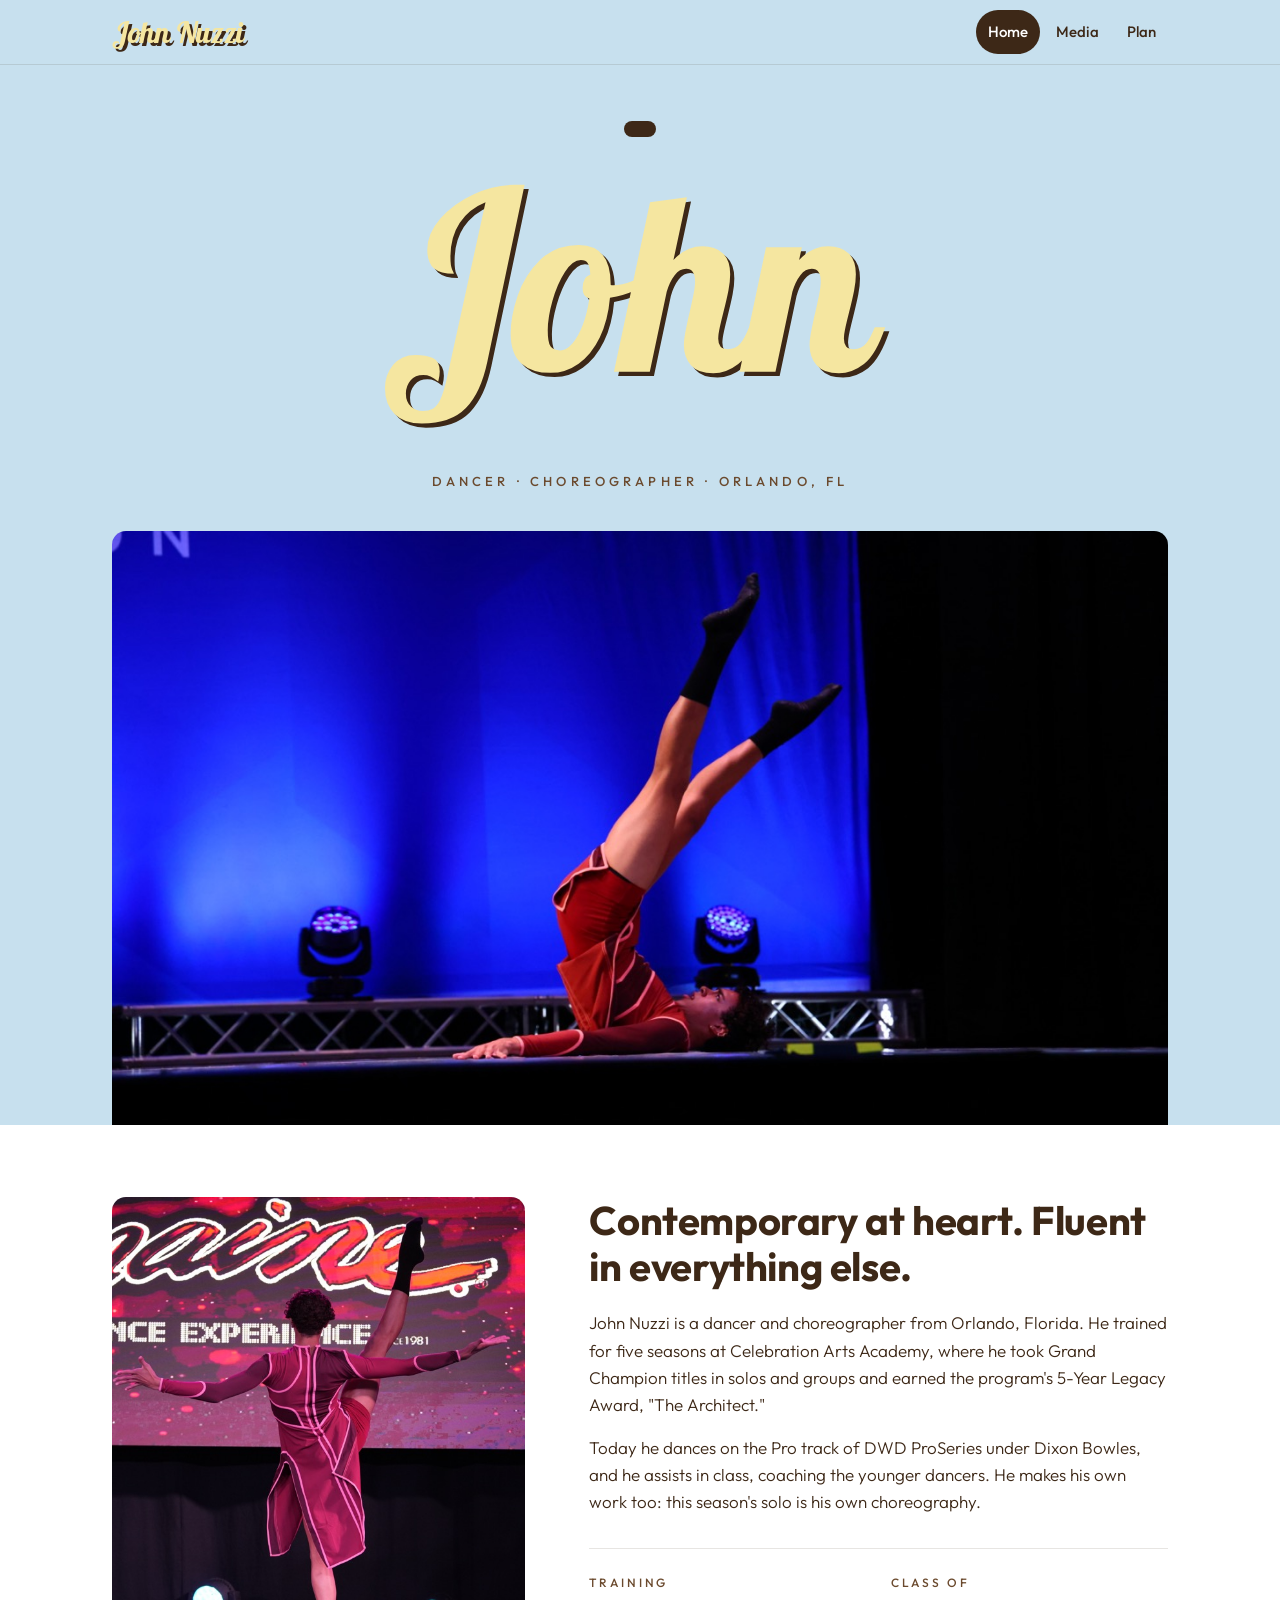
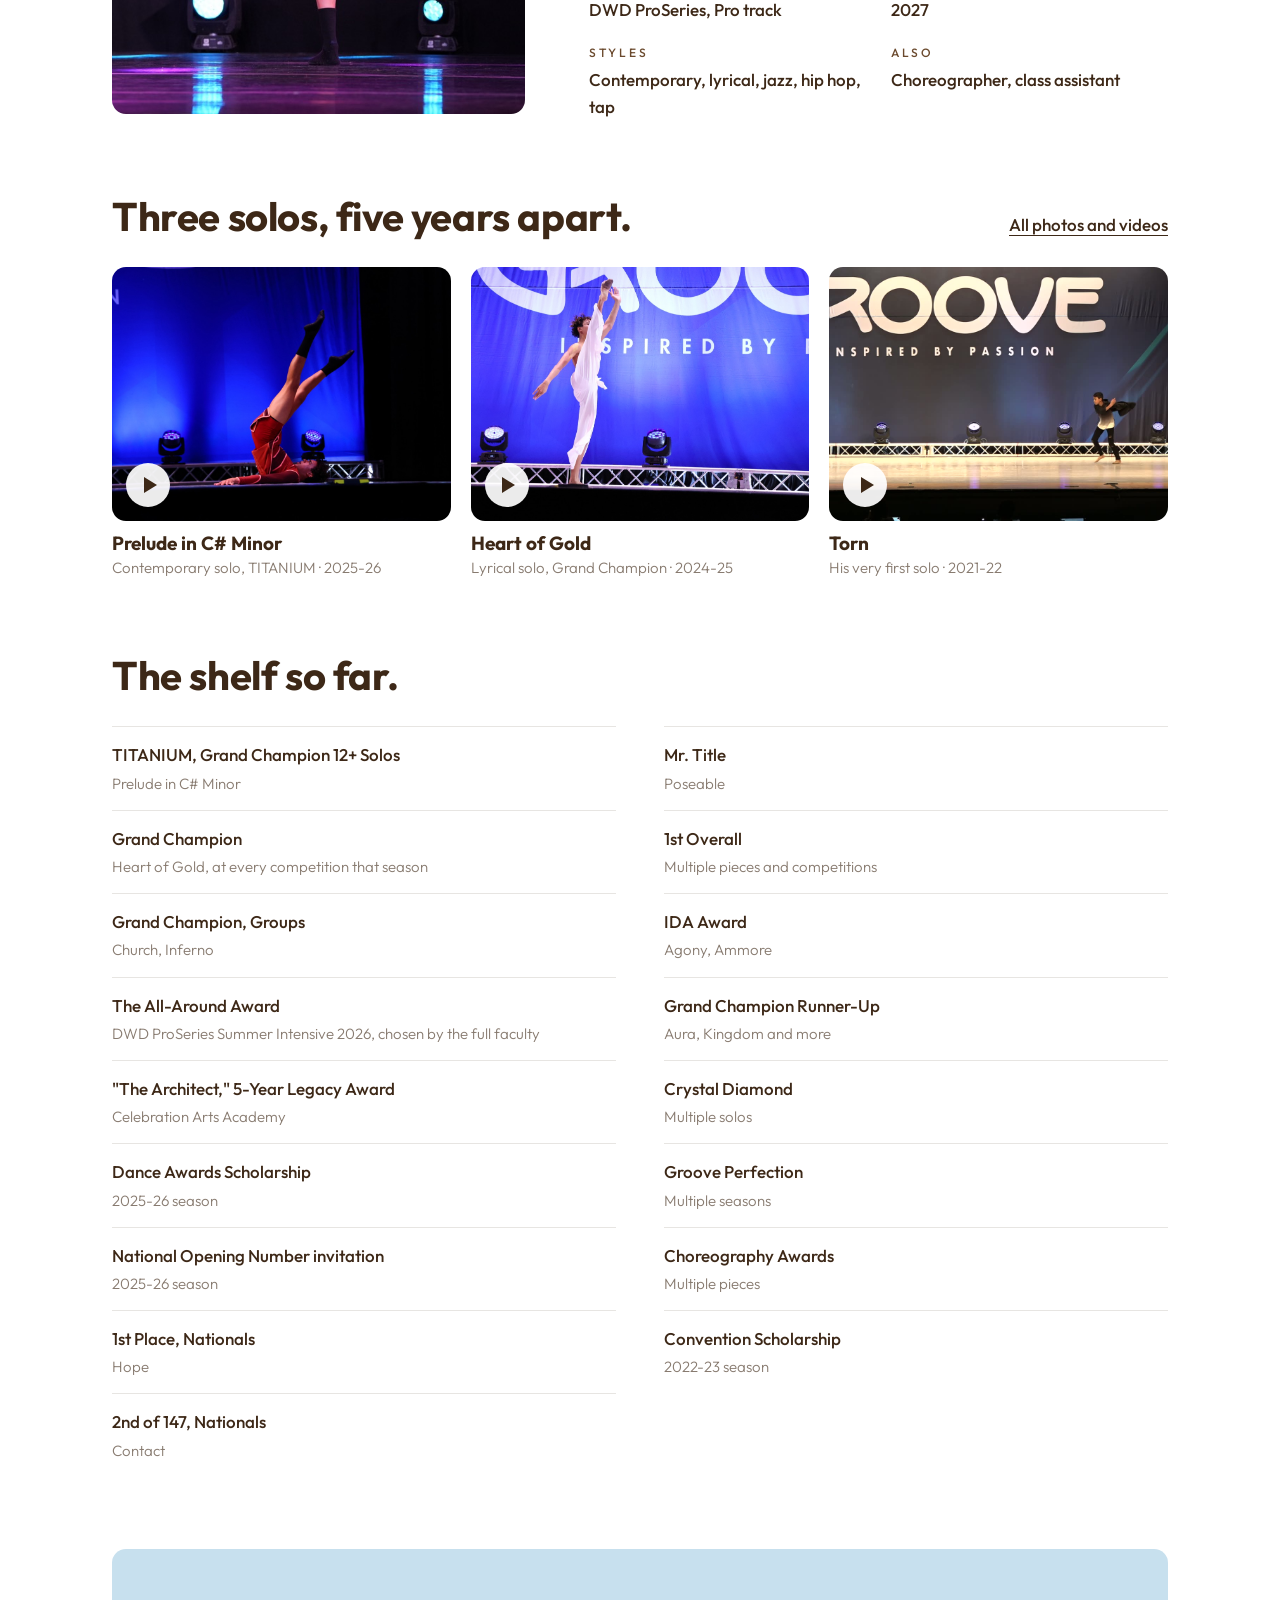
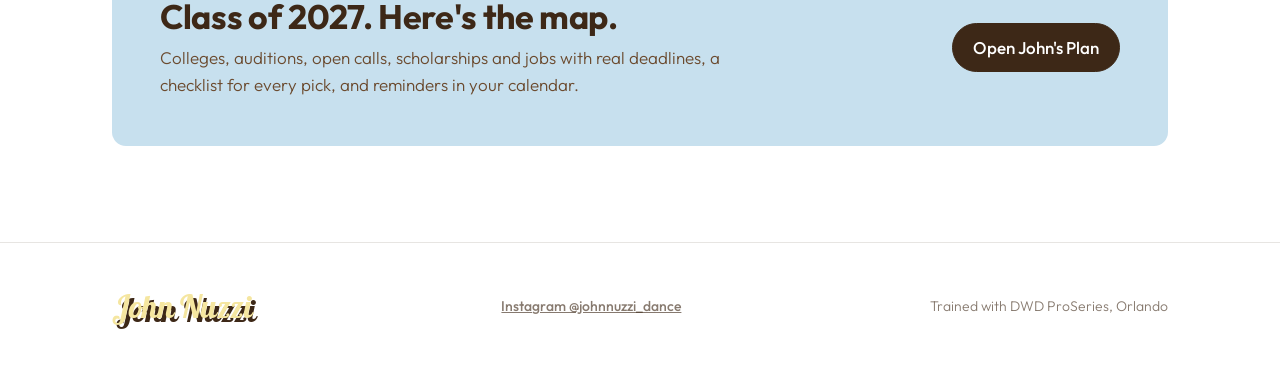
==== commit f7300092: "John's Plan redesign + uploads Planner (next.html): five tabs (Today, Explore, My plan, Roadmap, Get" ====
--- a/index.html
+++ b/index.html
@@ -21,7 +21,7 @@
     <nav class="nav" aria-label="Main">
       <a href="./" aria-current="page">Home</a>
       <a href="media.html">Media</a>
-      <a href="next.html">What's Next</a>
+      <a href="next.html">Plan</a>
     </nav>
   </div>
 </header>
@@ -42,7 +42,6 @@
     <div class="wrap about">
       <img src="images/photos/bio-portrait.jpg" alt="John Nuzzi" loading="lazy">
       <div>
-        <p class="eyebrow">About</p>
         <h2>Contemporary at heart. Fluent in everything else.</h2>
         <p style="margin-top:20px">John Nuzzi is a dancer and choreographer from Orlando, Florida. He trained for five seasons at Celebration Arts Academy, where he took Grand Champion titles in solos and groups and earned the program's 5-Year Legacy Award, "The Architect."</p>
         <p>Today he dances on the Pro track of DWD ProSeries under Dixon Bowles, and he assists in class, coaching the younger dancers. He makes his own work too: this season's solo is his own choreography.</p>
@@ -60,7 +59,6 @@
     <div class="wrap">
       <div class="section-head">
         <div>
-          <p class="eyebrow">Featured work</p>
           <h2>Three solos, five years apart.</h2>
         </div>
         <a class="link" href="media.html">All photos and videos</a>
@@ -71,7 +69,6 @@
 
   <section class="section" id="awards">
     <div class="wrap">
-      <p class="eyebrow">Awards</p>
       <h2 style="margin-bottom:28px">The shelf so far.</h2>
       <ul class="awards">
         <li><strong>TITANIUM, Grand Champion 12+ Solos</strong><span>Prelude in C# Minor</span></li>
@@ -100,9 +97,9 @@
       <div class="band">
         <div>
           <h2>Class of 2027. Here's the map.</h2>
-          <p>Colleges, auditions, scholarships, companies and jobs, with real deadlines from the source, all in one place.</p>
+          <p>Colleges, auditions, open calls, scholarships and jobs with real deadlines, a checklist for every pick, and reminders in your calendar.</p>
         </div>
-        <a class="btn" href="next.html">Open What's Next</a>
+        <a class="btn" href="next.html">Open John's Plan</a>
       </div>
     </div>
   </section>
--- a/css/site.css
+++ b/css/site.css
@@ -202,6 +202,9 @@
 .tile .play { left: auto; right: 10px; bottom: auto; top: 10px; width: 36px; height: 36px; }
 .tile .play::before { border-left-width: 11px; border-top-width: 7px; border-bottom-width: 7px; }
 .empty { padding: 48px 0; color: var(--muted); }
+.season-head { font-size: 22px; padding: 40px 0 0; }
+.season-head:first-child { padding-top: 28px; }
+.season-head + .grid { padding-top: 16px; }
 
 /* ---------- Lightbox ---------- */
 .lb { position: fixed; inset: 0; z-index: 100; background: rgba(20, 14, 8, 0.94); display: none; }
@@ -298,3 +301,71 @@
 @media (prefers-reduced-motion: reduce) {
   *, *::before, *::after { transition: none !important; animation: none !important; scroll-behavior: auto !important; }
 }
+
+/* Phone: video tiles keep only the title so the play button and frame stay readable. */
+@media (max-width: 719px) {
+  .tile .cap { font-size: 0; padding: 20px 10px 8px; }
+  .tile .cap b { font-size: 13px; }
+  .tile .play { width: 32px; height: 32px; top: 8px; right: 8px; }
+}
+
+/* ---------- What's Next, round two ---------- */
+.small { font-size: 14px; }
+.sort {
+  min-height: 40px; border: 1px solid var(--line-strong); border-radius: 999px; padding: 8px 14px;
+  font: inherit; font-size: 14px; font-weight: 500; color: var(--brown); background: var(--white);
+}
+.card .cost { display: grid; gap: 4px; margin: 0; padding: 12px 14px; background: var(--sky-soft); border-radius: var(--radius-sm); font-size: 14px; }
+.card .cost b { font-weight: 700; font-size: 16px; }
+.mine-dot { font-size: 11px; font-weight: 500; letter-spacing: 0.08em; text-transform: uppercase; color: var(--cocoa); margin-left: 6px; white-space: nowrap; }
+
+.road { display: grid; gap: 0; }
+.month { padding: 28px 0; border-top: 1px solid var(--line); display: grid; gap: 8px; }
+@media (min-width: 860px) { .month { grid-template-columns: 220px 1fr; column-gap: 40px; } .month .soon, .month > .muted { grid-column: 2; } .month .phase { grid-column: 2; grid-row: 1; } .month-head { grid-row: 1 / span 2; } }
+.month-head { display: flex; gap: 10px; align-items: center; align-self: start; }
+@media (min-width: 860px) { .month-head { position: sticky; top: 128px; } }
+.month-head h3 { font-size: 20px; }
+.month.now .month-head h3 { text-decoration: underline; text-decoration-thickness: 3px; text-underline-offset: 6px; text-decoration-color: var(--sky); }
+.month .phase { margin: 0; color: var(--cocoa); font-size: 16px; }
+.month .soon li:first-child { border-top: 0; }
+
+.ct { border-top: 1px solid var(--line); }
+.ct-head, .ct-row { display: grid; grid-template-columns: 1fr 110px 120px; gap: 12px; padding: 12px 0; border-bottom: 1px solid var(--line); align-items: center; }
+.ct-head { font-size: 12px; font-weight: 500; letter-spacing: 0.12em; text-transform: uppercase; color: var(--muted); }
+.ct-head span:not(:first-child), .ct-row span:not(:first-child) { text-align: right; font-variant-numeric: tabular-nums; }
+.ct-row b { font-weight: 500; display: block; }
+.ct-row small { color: var(--muted); font-size: 13px; }
+.ct-row i { font-style: normal; color: var(--muted); font-size: 13px; }
+@media (max-width: 560px) { .ct-head, .ct-row { grid-template-columns: 1fr 84px 92px; gap: 8px; font-size: 14px; } .ct-head { font-size: 10px; letter-spacing: 0.06em; } }
+
+.status-head { font-size: 18px; margin: 32px 0 0; }
+.status-head .muted { font-weight: 300; }
+.tracked { display: flex; flex-direction: column; border: 1px solid var(--line); border-radius: var(--radius); overflow: hidden; }
+.tracked .card { border: 0; border-radius: 0; }
+.tracker { display: grid; gap: 10px; padding: 16px 22px 20px; background: var(--sky-soft); }
+.tk-label { display: grid; gap: 4px; font-size: 12px; font-weight: 500; letter-spacing: 0.12em; text-transform: uppercase; color: var(--cocoa); }
+.tracker select, .tracker textarea {
+  font: inherit; font-size: 15px; letter-spacing: 0; text-transform: none; color: var(--brown);
+  border: 1px solid var(--line-strong); border-radius: var(--radius-sm); padding: 10px 12px; background: var(--white); min-height: 44px; width: 100%;
+}
+.tracker textarea { resize: vertical; }
+#shared-cards { margin-top: 8px; }
+#prep-patterns { columns: 1; }
+
+/* ---------- Shared plan ---------- */
+.planbar { display: flex; flex-wrap: wrap; gap: 10px 16px; align-items: center; justify-content: space-between; margin-top: 20px; }
+.planbar:empty { display: none; }
+.pb-status { display: inline-flex; align-items: center; gap: 8px; color: var(--cocoa); font-weight: 500; }
+.pb-actions { display: flex; flex-wrap: wrap; gap: 8px; }
+.pb-actions .chip { text-decoration: none; background: var(--white); }
+.dot { width: 8px; height: 8px; border-radius: 50%; background: #3f8f5a; flex: none; }
+.dot.off { background: var(--cocoa); }
+.week-box { border: 1px solid var(--line); border-radius: var(--radius); padding: 24px; margin-bottom: 56px; }
+.week-box .soon li:first-child { border-top: 0; }
+.steps { display: grid; gap: 6px; }
+.steps ul { list-style: none; margin: 0; padding: 0; display: grid; gap: 2px; }
+.steps label { display: grid; grid-template-columns: 24px 1fr; gap: 10px; align-items: start; padding: 6px 0; cursor: pointer; font-size: 15px; text-transform: none; letter-spacing: 0; color: var(--brown); font-weight: 300; }
+.steps input { width: 18px; height: 18px; margin: 3px 0 0; accent-color: var(--brown); }
+.steps input:checked + span { text-decoration: line-through; color: var(--muted); }
+.steps em { font-style: normal; font-weight: 500; font-size: 13px; color: var(--cocoa); margin-left: 4px; white-space: nowrap; }
+.steps em.hot { background: var(--brown); color: var(--white); padding: 1px 8px; border-radius: 999px; }
